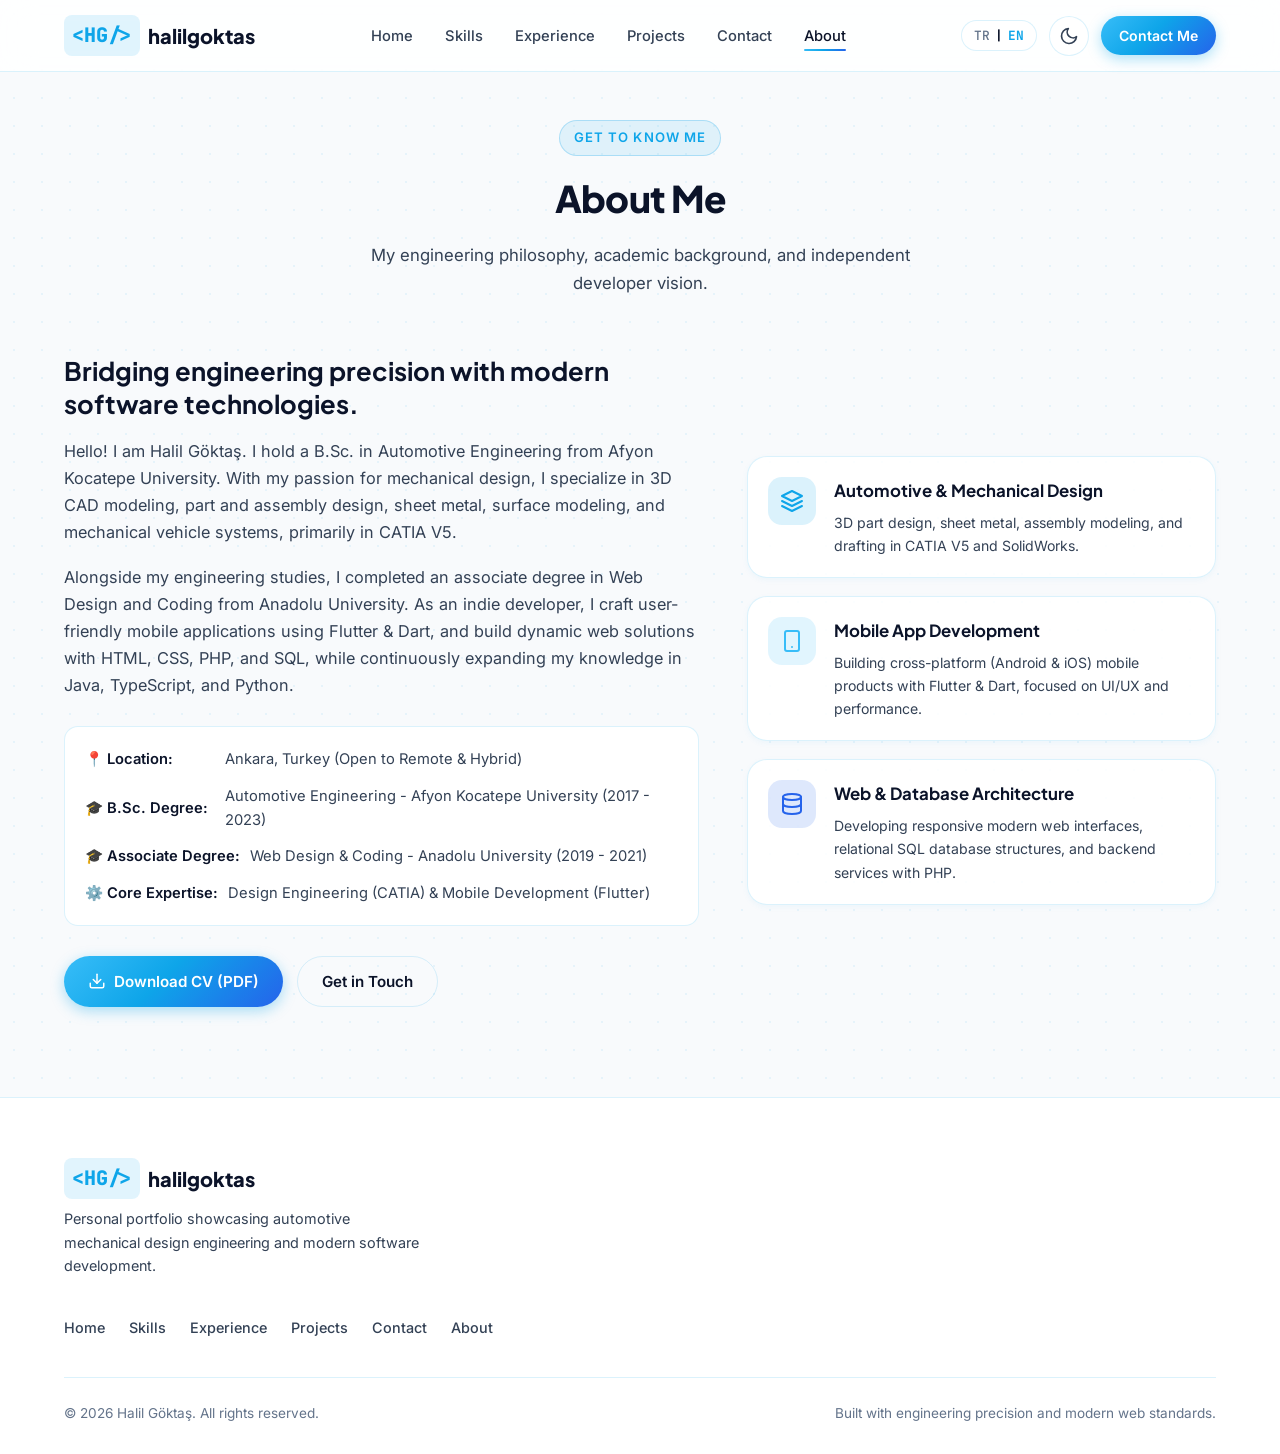
==== about.html @ 4d19e44d "İlk sürüm: Halil Göktaş Kişisel Web Sitesi & Mühendislik Portfolyosu" ====
<!DOCTYPE html>
<html lang="tr" data-theme="dark">
<head>
  <meta charset="UTF-8" />
  <meta name="viewport" content="width=device-width, initial-scale=1.0" />
  <meta name="description" content="Halil Göktaş - Otomotiv Mühendisliği, CATIA V5 tasarım yetkinliği ve web kodlama geçmişi." />
  <title>Hakkımda | Halil Göktaş</title>
  
  <!-- Favicon -->
  <link rel="icon" type="image/svg+xml" href="data:image/svg+xml,<svg xmlns='http://www.w3.org/2000/svg' viewBox='0 0 24 24' fill='%230ea5e9'><path d='M12 2L2 7l10 5 10-5-10-5zM2 17l10 5 10-5M2 12l10 5 10-5'/></svg>" />

  <!-- Google Fonts -->
  <link rel="preconnect" href="https://fonts.googleapis.com" />
  <link rel="preconnect" href="https://fonts.gstatic.com" crossorigin />
  <link href="https://fonts.googleapis.com/css2?family=Inter:wght@300;400;500;600;700&family=Plus+Jakarta+Sans:wght@500;600;700;800&family=JetBrains+Mono:wght@400;500;600&display=swap" rel="stylesheet" />

  <!-- CSS -->
  <link rel="stylesheet" href="style.css" />
</head>
<body>

  <div id="scroll-progress" class="scroll-progress"></div>

  <!-- Toast Bildirimi -->
  <div id="toast" class="toast hidden" role="alert" aria-live="polite">
    <span id="toast-icon">✓</span>
    <span id="toast-message">Bildirim</span>
  </div>

  <!-- Üst Menü -->
  <header class="header">
    <div class="container nav-container">
      <a href="index.html" class="logo">
        <span class="logo-symbol">&lt;HG/&gt;</span>
        <span class="logo-text">halilgoktas</span>
      </a>

      <nav class="nav-menu" id="nav-menu">
        <ul class="nav-list">
          <li><a href="index.html" class="nav-link" data-i18n="nav.home">Ana Sayfa</a></li>
          <li><a href="skills.html" class="nav-link" data-i18n="nav.skills">Yetenekler</a></li>
          <li><a href="experience.html" class="nav-link" data-i18n="nav.experience">Deneyim</a></li>
          <li><a href="projects.html" class="nav-link" data-i18n="nav.projects">Projeler</a></li>
          <li><a href="contact.html" class="nav-link" data-i18n="nav.contact">İletişim</a></li>
          <li><a href="about.html" class="nav-link active" data-i18n="nav.about">Hakkımda</a></li>
        </ul>
      </nav>

      <div class="nav-actions">
        <button id="lang-toggle" class="btn-lang" aria-label="Dili Değiştir / Change Language" title="Türkçe / English">
          <span id="lang-tr-badge" class="lang-active">TR</span>
          <span class="lang-sep">|</span>
          <span id="lang-en-badge" class="lang-inactive">EN</span>
        </button>

        <button id="theme-toggle" class="icon-btn" aria-label="Temayı Değiştir" title="Temayı Değiştir">
          <svg class="sun-icon" xmlns="http://www.w3.org/2000/svg" width="20" height="20" viewBox="0 0 24 24" fill="none" stroke="currentColor" stroke-width="2" stroke-linecap="round" stroke-linejoin="round"><circle cx="12" cy="12" r="5"/><line x1="12" y1="1" x2="12" y2="3"/><line x1="12" y1="21" x2="12" y2="23"/><line x1="4.22" y1="4.22" x2="5.64" y2="5.64"/><line x1="18.36" y1="18.36" x2="19.78" y2="19.78"/><line x1="1" y1="12" x2="3" y2="12"/><line x1="21" y1="12" x2="23" y2="12"/><line x1="4.22" y1="19.78" x2="5.64" y2="18.36"/><line x1="18.36" y1="5.64" x2="19.78" y2="4.22"/></svg>
          <svg class="moon-icon" xmlns="http://www.w3.org/2000/svg" width="20" height="20" viewBox="0 0 24 24" fill="none" stroke="currentColor" stroke-width="2" stroke-linecap="round" stroke-linejoin="round"><path d="M21 12.79A9 9 0 1 1 11.21 3 7 7 0 0 0 21 12.79z"/></svg>
        </button>

        <a href="contact.html" class="btn btn-primary btn-sm hide-mobile" data-i18n="nav.contactBtn">İletişime Geç</a>

        <button id="mobile-toggle" class="icon-btn mobile-toggle" aria-label="Menüyü Aç/Kapat">
          <svg class="menu-open-icon" xmlns="http://www.w3.org/2000/svg" width="22" height="22" viewBox="0 0 24 24" fill="none" stroke="currentColor" stroke-width="2" stroke-linecap="round" stroke-linejoin="round"><line x1="3" y1="12" x2="21" y2="12"/><line x1="3" y1="6" x2="21" y2="6"/><line x1="3" y1="18" x2="21" y2="18"/></svg>
          <svg class="menu-close-icon" xmlns="http://www.w3.org/2000/svg" width="22" height="22" viewBox="0 0 24 24" fill="none" stroke="currentColor" stroke-width="2" stroke-linecap="round" stroke-linejoin="round"><line x1="18" y1="6" x2="6" y2="18"/><line x1="6" y1="6" x2="18" y2="18"/></svg>
        </button>
      </div>
    </div>
  </header>

  <main class="page-section">
    <div class="container">
      
      <!-- Başlık Bölümü -->
      <div class="section-header text-center">
        <span class="section-badge" data-i18n="about.badge">Beni Tanıyın</span>
        <h1 class="section-title" data-i18n="about.title">Hakkımda</h1>
        <p class="section-subtitle" data-i18n="about.subtitle">
          Mühendislik felsefem, akademik geçmişim ve bağımsız geliştirici vizyonum.
        </p>
      </div>

      <!-- Hakkımda İçerik Izgarası -->
      <div class="about-grid">
        <!-- Sol Kolon: Biyografi & Bilgi Listesi -->
        <div class="about-text-col">
          <h2 class="about-heading" data-i18n="about.heading">
            Mühendislik hassasiyetini modern yazılım dünyasıyla birleştiriyorum.
          </h2>

          <p class="about-paragraph" data-i18n="about.p1">
            Merhaba! Ben Halil Göktaş. Afyon Kocatepe Üniversitesi Otomotiv Mühendisliği lisans programından mezunum. Tasarım mühendisliğine duyduğum tutkuyla özellikle CATIA V5 başta olmak üzere 3D parça ve montaj tasarımı, sac metal modelleme, yüzey işleme ve mekanik taşıt sistemlerinde yetkinlik kazandım.
          </p>

          <p class="about-paragraph" data-i18n="about.p2">
            Mühendislik disiplinime paralel olarak Anadolu Üniversitesi Web Tasarım ve Kodlama bölümünü bitirdim. Bağımsız bir geliştirici (Indie Developer) olarak Flutter & Dart ile kullanıcı deneyimi yüksek mobil uygulamalar üretiyor; HTML, CSS, PHP ve SQL ile dinamik web çözümleri geliştiriyorum. Ayrıca Java, TypeScript ve Python teknolojileriyle kendimi sürekli güncelliyorum.
          </p>

          <!-- Özet Bilgi Tablosu -->
          <div class="about-info-list">
            <div class="info-item">
              <span class="info-label" data-i18n="about.locLabel">📍 Konum:</span>
              <span class="info-value" data-i18n="about.locVal">Ankara, Türkiye (Uzaktan & Hibrit Çalışmaya Açık)</span>
            </div>
            <div class="info-item">
              <span class="info-label" data-i18n="about.deg1Label">🎓 Lisans:</span>
              <span class="info-value" data-i18n="about.deg1Val">Otomotiv Mühendisliği - Afyon Kocatepe Üniversitesi (2017 - 2023)</span>
            </div>
            <div class="info-item">
              <span class="info-label" data-i18n="about.deg2Label">🎓 Ön Lisans:</span>
              <span class="info-value" data-i18n="about.deg2Val">Web Tasarım ve Kodlama - Anadolu Üniversitesi (2019 - 2021)</span>
            </div>
            <div class="info-item">
              <span class="info-label" data-i18n="about.expLabel">⚙️ Uzmanlık:</span>
              <span class="info-value" data-i18n="about.expVal">Tasarım Mühendisliği (CATIA) & Mobil Geliştirme (Flutter)</span>
            </div>
          </div>

          <!-- CV İndirme Eylemi -->
          <div style="margin-top: 30px; display: flex; gap: 14px; flex-wrap: wrap;">
            <a id="download-cv-btn" href="Halil_Goktas_CV_TR.pdf" download="Halil_Goktas_CV_TR.pdf" class="btn btn-primary" title="CV İndir (PDF)">
              <svg xmlns="http://www.w3.org/2000/svg" width="18" height="18" viewBox="0 0 24 24" fill="none" stroke="currentColor" stroke-width="2" stroke-linecap="round" stroke-linejoin="round"><path d="M21 15v4a2 2 0 0 1-2 2H5a2 2 0 0 1-2-2v-4"/><polyline points="7 10 12 15 17 10"/><line x1="12" y1="15" x2="12" y2="3"/></svg>
              <span data-i18n="hero.cvBtn">CV İndir (PDF)</span>
            </a>
            <a href="contact.html" class="btn btn-outline">
              <span data-i18n="hero.contactBtn">İletişime Geç</span>
            </a>
          </div>
        </div>

        <!-- Sağ Kolon: Öne Çıkan Özellik Kartları -->
        <div class="about-cards-col">
          <div class="feature-card glass-card">
            <div class="feature-icon-wrapper accent-indigo">
              <svg xmlns="http://www.w3.org/2000/svg" width="24" height="24" viewBox="0 0 24 24" fill="none" stroke="currentColor" stroke-width="2" stroke-linecap="round" stroke-linejoin="round"><polygon points="12 2 2 7 12 12 22 7 12 2"/><polyline points="2 17 12 22 22 17"/><polyline points="2 12 12 17 22 12"/></svg>
            </div>
            <div>
              <h3 class="feature-title" data-i18n="about.card1Title">Otomotiv & Tasarım Mühendisliği</h3>
              <p class="feature-text" data-i18n="about.card1Desc">
                CATIA V5 ile parça, montaj ve sac metal modelleme; SolidWorks ile mekanik çizim deneyimi.
              </p>
            </div>
          </div>

          <div class="feature-card glass-card">
            <div class="feature-icon-wrapper accent-cyan">
              <svg xmlns="http://www.w3.org/2000/svg" width="24" height="24" viewBox="0 0 24 24" fill="none" stroke="currentColor" stroke-width="2" stroke-linecap="round" stroke-linejoin="round"><rect width="14" height="20" x="5" y="2" rx="2" ry="2"/><path d="M12 18h.01"/></svg>
            </div>
            <div>
              <h3 class="feature-title" data-i18n="about.card2Title">Mobil Uygulama Geliştirme</h3>
              <p class="feature-text" data-i18n="about.card2Desc">
                Flutter & Dart ile Android ve iOS için modern, akıcı ve yüksek performanslı mobil ürünler.
              </p>
            </div>
          </div>

          <div class="feature-card glass-card">
            <div class="feature-icon-wrapper accent-violet">
              <svg xmlns="http://www.w3.org/2000/svg" width="24" height="24" viewBox="0 0 24 24" fill="none" stroke="currentColor" stroke-width="2" stroke-linecap="round" stroke-linejoin="round"><ellipse cx="12" cy="5" rx="9" ry="3"/><path d="M3 5V19A9 3 0 0 0 21 19V5"/><path d="M3 12A9 3 0 0 0 21 12"/></svg>
            </div>
            <div>
              <h3 class="feature-title" data-i18n="about.card3Title">Web & Veritabanı Mimarisi</h3>
              <p class="feature-text" data-i18n="about.card3Desc">
                HTML5, modern CSS3, PHP ve SQL ile dinamik web sayfaları, veri yönetimi ve entegrasyon.
              </p>
            </div>
          </div>
        </div>
      </div>

    </div>
  </main>

  <!-- Alt Bilgi -->
  <footer class="footer">
    <div class="container footer-container">
      <div class="footer-brand">
        <a href="index.html" class="logo">
          <span class="logo-symbol">&lt;HG/&gt;</span>
          <span class="logo-text">halilgoktas</span>
        </a>
        <p class="footer-desc" data-i18n="footer.desc">
          Otomotiv mekanik tasarım mühendisliği ve modern yazılım çözümleri kişisel vitrini.
        </p>
      </div>

      <ul class="footer-nav">
        <li><a href="index.html" data-i18n="nav.home">Ana Sayfa</a></li>
        <li><a href="skills.html" data-i18n="nav.skills">Yetenekler</a></li>
        <li><a href="experience.html" data-i18n="nav.experience">Deneyim</a></li>
        <li><a href="projects.html" data-i18n="nav.projects">Projeler</a></li>
        <li><a href="contact.html" data-i18n="nav.contact">İletişim</a></li>
        <li><a href="about.html" data-i18n="nav.about">Hakkımda</a></li>
      </ul>

      <div class="footer-bottom">
        <p class="copyright">
          &copy; <span id="current-year">2026</span> <span data-i18n="footer.copyright">Halil Göktaş. Tüm hakları saklıdır.</span>
        </p>
        <p class="credits" data-i18n="footer.credits">
          Mühendislik disiplini ve modern web standartları ile geliştirildi.
        </p>
      </div>
    </div>
  </footer>

  <button id="back-to-top" class="back-to-top" aria-label="Yukarı Çık" title="Yukarı Çık">
    <svg xmlns="http://www.w3.org/2000/svg" width="20" height="20" viewBox="0 0 24 24" fill="none" stroke="currentColor" stroke-width="2" stroke-linecap="round" stroke-linejoin="round"><line x1="12" y1="19" x2="12" y2="5"/><polyline points="5 12 12 5 19 12"/></svg>
  </button>

  <script src="main.js"></script>
</body>
</html>
---- style.css ----
/* ==========================================================================
   KİŞİSEL WEB SİTESİ - MODERN STİL DOSYASI (style.css)
   Modern Tasarım, Koyu/Açık Tema, Glassmorphism, Responsive Düzen
   ========================================================================== */

/* 1. CSS Değişkenleri & Temalar */
:root {
  /* Font Aileleri */
  --font-main: 'Inter', -apple-system, BlinkMacSystemFont, 'Segoe UI', Roboto, sans-serif;
  --font-heading: 'Plus Jakarta Sans', var(--font-main);
  --font-mono: 'JetBrains Mono', monospace;

  /* CAD & Hassas Mühendislik Vurgu Renkleri (Electric Cyan & Cobalt Blue) */
  --color-primary: #0ea5e9;
  --color-primary-hover: #0284c7;
  --color-primary-rgb: 14, 165, 233;
  --color-secondary: #2563eb;
  --color-secondary-rgb: 37, 99, 235;
  --color-cyan: #38bdf8;
  --color-emerald: #10b981;
  --gradient-accent: linear-gradient(135deg, #38bdf8 0%, #0ea5e9 45%, #2563eb 100%);
  --gradient-card: linear-gradient(180deg, rgba(56, 189, 248, 0.05) 0%, rgba(15, 23, 42, 0.02) 100%);

  /* Boyutlar & Yumuşak Modern Köşeler */
  --header-height: 72px;
  --container-max-width: 1200px;
  --radius-sm: 8px;
  --radius-md: 14px;
  --radius-lg: 20px;
  --radius-full: 9999px;
  --transition-fast: 0.2s ease;
  --transition-normal: 0.3s ease;
}

/* Koyu Tema - CAD Blueprint Slate (Varsayılan) */
[data-theme="dark"] {
  --bg-body: #080d1a;
  --bg-surface: #0f172a;
  --bg-surface-alt: #131f37;
  --bg-card: rgba(15, 23, 42, 0.78);
  --bg-card-hover: rgba(19, 31, 55, 0.92);
  --bg-glass: rgba(8, 13, 26, 0.82);
  --border-color: rgba(56, 189, 248, 0.12);
  --border-highlight: rgba(56, 189, 248, 0.38);

  --text-primary: #f8fafc;
  --text-secondary: #94a3b8;
  --text-muted: #64748b;

  --shadow-sm: 0 2px 8px rgba(0, 0, 0, 0.35);
  --shadow-md: 0 10px 30px -10px rgba(0, 0, 0, 0.55), 0 0 15px rgba(14, 165, 233, 0.05);
  --shadow-lg: 0 20px 40px -15px rgba(0, 0, 0, 0.75), 0 0 25px rgba(14, 165, 233, 0.08);
  --shadow-glow: 0 0 25px rgba(14, 165, 233, 0.3);
}

/* Açık Tema - Precision Drafting Paper */
[data-theme="light"] {
  --bg-body: #f8fafc;
  --bg-surface: #ffffff;
  --bg-surface-alt: #f0f6fc;
  --bg-card: rgba(255, 255, 255, 0.88);
  --bg-card-hover: rgba(255, 255, 255, 0.98);
  --bg-glass: rgba(255, 255, 255, 0.85);
  --border-color: rgba(14, 165, 233, 0.15);
  --border-highlight: rgba(2, 132, 199, 0.35);

  --text-primary: #0b1329;
  --text-secondary: #334155;
  --text-muted: #64748b;

  --shadow-sm: 0 2px 6px rgba(14, 165, 233, 0.05);
  --shadow-md: 0 10px 25px -8px rgba(14, 165, 233, 0.08);
  --shadow-lg: 0 20px 35px -10px rgba(14, 165, 233, 0.12);
  --shadow-glow: 0 0 20px rgba(14, 165, 233, 0.18);
}

/* 2. Temel Sıfırlama & Tipografi */
*, *::before, *::after {
  box-sizing: border-box;
  margin: 0;
  padding: 0;
}

html {
  scroll-behavior: smooth;
  scroll-padding-top: calc(var(--header-height) + 20px);
}

body {
  font-family: var(--font-main);
  background-color: var(--bg-body);
  /* CAD Blueprint Izgarası (Teknik ve Zarif) */
  background-image: radial-gradient(rgba(56, 189, 248, 0.07) 1px, transparent 1px);
  background-size: 28px 28px;
  color: var(--text-primary);
  line-height: 1.65;
  transition: background-color var(--transition-normal), color var(--transition-normal);
  overflow-x: hidden;
  -webkit-font-smoothing: antialiased;
}

[data-theme="light"] body {
  background-image: radial-gradient(rgba(14, 165, 233, 0.08) 1px, transparent 1px);
}

/* 2.1. İnce Üst İlerleme / Geçiş Çubuğu */
.scroll-progress {
  position: fixed;
  top: 0;
  left: 0;
  height: 3px;
  width: 0%;
  background: var(--gradient-accent);
  z-index: 10000;
  pointer-events: none;
  box-shadow: 0 0 10px rgba(14, 165, 233, 0.5);
}

/* 2.2. Sayfalar Arası İpeksi & Pürüzsüz Geçiş (Page Transitions) */
@view-transition {
  navigation: auto;
}

main {
  animation: pageFadeSlideIn 0.55s cubic-bezier(0.22, 1, 0.36, 1) both;
  will-change: opacity, transform, filter;
}

@keyframes pageFadeSlideIn {
  0% {
    opacity: 0;
    transform: translateY(14px);
    filter: blur(4px);
  }
  100% {
    opacity: 1;
    transform: translateY(0);
    filter: blur(0);
  }
}

body.page-is-leaving main {
  opacity: 0;
  transform: translateY(-8px);
  filter: blur(2px);
  transition: opacity 0.28s cubic-bezier(0.4, 0, 0.2, 1),
              transform 0.28s cubic-bezier(0.4, 0, 0.2, 1),
              filter 0.28s cubic-bezier(0.4, 0, 0.2, 1);
}

@media (prefers-reduced-motion: reduce) {
  main {
    animation: none !important;
    transform: none !important;
    filter: none !important;
  }
  body.page-is-leaving main {
    opacity: 1 !important;
    transform: none !important;
    filter: none !important;
    transition: none !important;
  }
}

a {
  color: inherit;
  text-decoration: none;
  transition: color var(--transition-fast);
}

ul {
  list-style: none;
}

img, svg {
  display: block;
  max-width: 100%;
}

button, input, textarea {
  font-family: inherit;
  color: inherit;
  border: none;
  outline: none;
}

/* 3. Kapsayıcı & Yardımcı Sınıflar */
.container {
  width: 100%;
  max-width: var(--container-max-width);
  margin: 0 auto;
  padding: 0 24px;
}

.section {
  padding: 100px 0;
  position: relative;
}

.section-alt {
  background-color: var(--bg-surface-alt);
}

.section-header {
  margin-bottom: 56px;
}

.text-center {
  text-align: center;
}

.section-badge {
  display: inline-block;
  font-size: 0.82rem;
  font-weight: 600;
  letter-spacing: 0.08em;
  text-transform: uppercase;
  color: var(--color-primary);
  background: rgba(var(--color-primary-rgb), 0.1);
  padding: 6px 14px;
  border-radius: var(--radius-full);
  margin-bottom: 12px;
  border: 1px solid rgba(var(--color-primary-rgb), 0.25);
}

.section-title {
  font-family: var(--font-heading);
  font-size: 2.3rem;
  font-weight: 800;
  letter-spacing: -0.02em;
  margin-bottom: 14px;
}

.section-subtitle {
  font-size: 1.05rem;
  color: var(--text-secondary);
  max-width: 600px;
  margin: 0 auto;
}

.gradient-text {
  background: var(--gradient-accent);
  -webkit-background-clip: text;
  -webkit-text-fill-color: transparent;
  display: inline-block;
}

.text-accent {
  color: var(--color-primary);
}

/* Glassmorphism Kart */
.glass-card {
  background: var(--bg-card);
  backdrop-filter: blur(14px);
  -webkit-backdrop-filter: blur(14px);
  border: 1px solid var(--border-color);
  border-radius: var(--radius-lg);
  box-shadow: var(--shadow-sm);
  transition: transform var(--transition-normal), box-shadow var(--transition-normal), border-color var(--transition-normal);
}

.glass-card:hover {
  border-color: var(--border-highlight);
  box-shadow: var(--shadow-md);
}

/* Butonlar */
.btn {
  display: inline-flex;
  align-items: center;
  justify-content: center;
  gap: 8px;
  padding: 12px 24px;
  font-size: 0.95rem;
  font-weight: 600;
  border-radius: var(--radius-full);
  cursor: pointer;
  transition: all var(--transition-fast);
  text-decoration: none;
}

.btn-sm {
  padding: 8px 18px;
  font-size: 0.88rem;
}

.btn-primary {
  background: var(--gradient-accent);
  color: #ffffff;
  box-shadow: 0 4px 14px rgba(var(--color-primary-rgb), 0.35);
}

.btn-primary:hover {
  transform: translateY(-2px);
  box-shadow: 0 6px 20px rgba(var(--color-primary-rgb), 0.5);
}

.btn-outline {
  background: transparent;
  color: var(--text-primary);
  border: 1px solid var(--border-color);
}

.btn-outline:hover {
  background: rgba(var(--color-primary-rgb), 0.08);
  border-color: var(--color-primary);
  color: var(--color-primary);
  transform: translateY(-2px);
}

.btn-ghost {
  background: transparent;
  color: var(--text-secondary);
}

.btn-ghost:hover {
  color: var(--text-primary);
  background: rgba(255, 255, 255, 0.05);
}

.btn-block {
  width: 100%;
}

.icon-btn {
  background: var(--bg-surface);
  color: var(--text-secondary);
  border: 1px solid var(--border-color);
  width: 40px;
  height: 40px;
  border-radius: var(--radius-full);
  display: flex;
  align-items: center;
  justify-content: center;
  cursor: pointer;
  transition: all var(--transition-fast);
}

.icon-btn:hover {
  color: var(--text-primary);
  border-color: var(--border-highlight);
  transform: scale(1.05);
}

/* Etiket Rozetleri (Tags) */
.tag {
  display: inline-block;
  font-size: 0.76rem;
  font-weight: 500;
  font-family: var(--font-mono);
  padding: 4px 10px;
  border-radius: var(--radius-full);
  background: rgba(var(--color-primary-rgb), 0.1);
  color: var(--color-primary);
  border: 1px solid rgba(var(--color-primary-rgb), 0.25);
}

/* İlerleme Çubuğu (Scroll Progress) */
.scroll-progress {
  position: fixed;
  top: 0;
  left: 0;
  height: 3px;
  width: 0%;
  background: var(--gradient-accent);
  z-index: 1001;
  transition: width 0.1s ease-out;
}

/* 4. Header & Navigasyon */
.header {
  position: fixed;
  top: 0;
  left: 0;
  width: 100%;
  height: var(--header-height);
  background: var(--bg-glass);
  backdrop-filter: blur(16px);
  -webkit-backdrop-filter: blur(16px);
  border-bottom: 1px solid var(--border-color);
  z-index: 1000;
  transition: background-color var(--transition-normal);
}

.nav-container {
  display: flex;
  align-items: center;
  justify-content: space-between;
  height: 100%;
}

.logo {
  display: flex;
  align-items: center;
  gap: 8px;
  font-family: var(--font-heading);
  font-weight: 800;
  font-size: 1.25rem;
}

.logo-symbol {
  color: var(--color-primary);
  font-family: var(--font-mono);
  background: rgba(var(--color-primary-rgb), 0.12);
  padding: 4px 8px;
  border-radius: var(--radius-sm);
}

.nav-menu {
  display: flex;
  align-items: center;
}

.nav-list {
  display: flex;
  align-items: center;
  gap: 32px;
}

.nav-link {
  font-size: 0.92rem;
  font-weight: 500;
  color: var(--text-secondary);
  position: relative;
  padding: 6px 0;
}

.nav-link:hover, .nav-link.active {
  color: var(--text-primary);
}

.nav-link.active::after {
  content: '';
  position: absolute;
  bottom: 0;
  left: 0;
  width: 100%;
  height: 2px;
  background: var(--gradient-accent);
  border-radius: var(--radius-full);
}

.nav-actions {
  display: flex;
  align-items: center;
  gap: 12px;
}

/* Dil Değiştirici Buton (TR / EN) */
.btn-lang {
  background: var(--bg-surface);
  color: var(--text-primary);
  border: 1px solid var(--border-color);
  padding: 6px 12px;
  font-size: 0.8rem;
  font-weight: 700;
  font-family: var(--font-mono);
  border-radius: var(--radius-full);
  display: inline-flex;
  align-items: center;
  gap: 5px;
  cursor: pointer;
  transition: all var(--transition-fast);
}

.btn-lang:hover {
  border-color: var(--color-primary);
  color: var(--color-primary);
  transform: translateY(-1px);
}

.btn-lang .lang-active {
  color: var(--color-primary);
}

.btn-lang .lang-inactive {
  color: var(--text-muted);
  font-weight: 500;
}

/* Yakında Eklenecek Projeler Vitrini */
.coming-soon-banner {
  grid-column: 1 / -1;
  text-align: center;
  padding: 42px 24px;
  border-radius: var(--radius-lg);
  border: 1px dashed var(--border-highlight);
  background: rgba(var(--color-primary-rgb), 0.04);
  margin-bottom: 30px;
}

.coming-soon-icon {
  font-size: 2.2rem;
  margin-bottom: 12px;
  display: inline-block;
}

.coming-soon-title {
  font-family: var(--font-heading);
  font-size: 1.35rem;
  font-weight: 700;
  margin-bottom: 8px;
}

.coming-soon-desc {
  font-size: 0.95rem;
  color: var(--text-secondary);
  max-width: 600px;
  margin: 0 auto;
  line-height: 1.6;
}

.mobile-toggle {
  display: none;
}

/* Tema İkonları Görünürlüğü */
[data-theme="dark"] .sun-icon { display: block; }
[data-theme="dark"] .moon-icon { display: none; }
[data-theme="light"] .sun-icon { display: none; }
[data-theme="light"] .moon-icon { display: block; }

.menu-close-icon { display: none; }

/* 5. Hero Bölümü */
.hero-section {
  position: relative;
  min-height: calc(100vh - var(--header-height));
  margin-top: var(--header-height);
  display: flex;
  align-items: center;
  padding: 60px 0 80px;
  overflow: hidden;
}

.hero-background-glow {
  position: absolute;
  top: -10%;
  left: 50%;
  transform: translateX(-50%);
  width: 720px;
  height: 500px;
  background: radial-gradient(circle, rgba(14, 165, 233, 0.22) 0%, rgba(37, 99, 235, 0.12) 42%, transparent 70%);
  filter: blur(90px);
  pointer-events: none;
  z-index: 0;
}

.hero-container {
  display: grid;
  grid-template-columns: 1.15fr 0.85fr;
  align-items: center;
  gap: 50px;
  position: relative;
  z-index: 1;
}

.badge-pill {
  display: inline-flex;
  align-items: center;
  gap: 8px;
  background: rgba(16, 185, 129, 0.1);
  border: 1px solid rgba(16, 185, 129, 0.25);
  color: var(--color-emerald);
  font-size: 0.82rem;
  font-weight: 600;
  padding: 6px 14px;
  border-radius: var(--radius-full);
  margin-bottom: 24px;
}

.status-dot {
  width: 8px;
  height: 8px;
  border-radius: 50%;
  background-color: var(--color-emerald);
  box-shadow: 0 0 8px var(--color-emerald);
  animation: pulse-dot 2s infinite;
}

@keyframes pulse-dot {
  0% { transform: scale(0.95); box-shadow: 0 0 0 0 rgba(16, 185, 129, 0.7); }
  70% { transform: scale(1); box-shadow: 0 0 0 8px rgba(16, 185, 129, 0); }
  100% { transform: scale(0.95); box-shadow: 0 0 0 0 rgba(16, 185, 129, 0); }
}

.hero-title {
  font-family: var(--font-heading);
  font-size: 3.4rem;
  font-weight: 800;
  line-height: 1.15;
  letter-spacing: -0.03em;
  margin-bottom: 16px;
}

.hero-typewriter-wrapper {
  font-size: 1.35rem;
  font-weight: 600;
  color: var(--text-secondary);
  margin-bottom: 20px;
  display: flex;
  align-items: center;
  gap: 8px;
  min-height: 38px;
}

.typewriter-text {
  color: var(--color-primary);
  font-weight: 700;
}

.typewriter-cursor {
  animation: blink 0.9s infinite;
  color: var(--color-primary);
  font-weight: 300;
}

@keyframes blink {
  0%, 100% { opacity: 1; }
  50% { opacity: 0; }
}

.hero-description {
  font-size: 1.1rem;
  color: var(--text-secondary);
  margin-bottom: 32px;
  max-width: 540px;
}

.hero-cta-group {
  display: flex;
  flex-wrap: wrap;
  align-items: center;
  gap: 14px;
  margin-bottom: 36px;
}

.social-links-row {
  display: flex;
  align-items: center;
  gap: 14px;
}

.social-label {
  font-size: 0.88rem;
  color: var(--text-muted);
  font-weight: 500;
}

.social-icon {
  width: 38px;
  height: 38px;
  border-radius: var(--radius-full);
  display: flex;
  align-items: center;
  justify-content: center;
  background: var(--bg-surface);
  border: 1px solid var(--border-color);
  color: var(--text-secondary);
  transition: all var(--transition-fast);
}

.social-icon:hover {
  color: var(--color-primary);
  border-color: var(--border-highlight);
  transform: translateY(-3px);
}

/* Hero Kartı */
.profile-card {
  padding: 24px;
  position: relative;
  background: var(--bg-card);
  border: 1px solid var(--border-color);
  overflow: hidden;
}

.profile-card-header {
  display: flex;
  align-items: center;
  justify-content: space-between;
  padding-bottom: 16px;
  margin-bottom: 20px;
  border-bottom: 1px solid var(--border-color);
}

.window-dots {
  display: flex;
  gap: 6px;
}

.dot {
  width: 10px;
  height: 10px;
  border-radius: 50%;
}
.dot.red { background-color: #ef4444; }
.dot.yellow { background-color: #f59e0b; }
.dot.green { background-color: #10b981; }

.terminal-title {
  font-family: var(--font-mono);
  font-size: 0.78rem;
  color: var(--text-muted);
}

.profile-avatar-wrapper {
  position: relative;
  display: flex;
  justify-content: center;
  margin-bottom: 24px;
}

.avatar-circle {
  width: 130px;
  height: 130px;
  border-radius: 50%;
  padding: 4px;
  background: var(--gradient-accent);
  box-shadow: var(--shadow-glow);
}

.avatar-svg {
  width: 100%;
  height: 100%;
  border-radius: 50%;
}

.floating-badge {
  position: absolute;
  padding: 6px 14px;
  border-radius: var(--radius-full);
  font-size: 0.8rem;
  font-weight: 600;
  background: var(--bg-surface);
  border: 1px solid var(--border-color);
  box-shadow: var(--shadow-md);
  animation: float 3s ease-in-out infinite;
}

.badge-code {
  top: 10px;
  left: 0;
  animation-delay: 0s;
}

.badge-tech {
  bottom: 0px;
  right: 0;
  animation-delay: 1.5s;
}

@keyframes float {
  0%, 100% { transform: translateY(0); }
  50% { transform: translateY(-8px); }
}

.profile-code-snippet {
  background: var(--bg-surface);
  border: 1px solid var(--border-color);
  border-radius: var(--radius-md);
  padding: 14px 18px;
  margin-bottom: 18px;
  font-family: var(--font-mono);
  font-size: 0.82rem;
  line-height: 1.5;
}

.code-kw { color: #f43f5e; }
.code-str { color: #10b981; }
.code-bool { color: #06b6d4; }

.profile-stats-row {
  display: grid;
  grid-template-columns: 1fr auto 1fr auto 1fr;
  align-items: center;
  text-align: center;
  padding-top: 14px;
  border-top: 1px solid var(--border-color);
}

.stat-item {
  display: flex;
  flex-direction: column;
}

.stat-number {
  font-family: var(--font-heading);
  font-size: 1.3rem;
  font-weight: 800;
  color: var(--color-primary);
}

.stat-desc {
  font-size: 0.72rem;
  color: var(--text-muted);
  margin-top: 2px;
}

.stat-divider {
  width: 1px;
  height: 28px;
  background-color: var(--border-color);
}

/* 6. Hakkımda Bölümü */
.about-grid {
  display: grid;
  grid-template-columns: 1.15fr 0.85fr;
  gap: 48px;
  align-items: center;
}

.about-heading {
  font-family: var(--font-heading);
  font-size: 1.6rem;
  font-weight: 700;
  line-height: 1.3;
  margin-bottom: 18px;
}

.about-paragraph {
  font-size: 1.02rem;
  color: var(--text-secondary);
  margin-bottom: 18px;
}

.about-info-list {
  display: grid;
  grid-template-columns: 1fr;
  gap: 12px;
  margin-top: 28px;
  padding: 20px;
  background: var(--bg-surface);
  border: 1px solid var(--border-color);
  border-radius: var(--radius-md);
}

.info-item {
  display: flex;
  align-items: center;
  gap: 10px;
  font-size: 0.92rem;
}

.info-label {
  font-weight: 600;
  color: var(--text-primary);
  min-width: 130px;
}

.info-value {
  color: var(--text-secondary);
}

.about-cards-col {
  display: flex;
  flex-direction: column;
  gap: 18px;
}

.feature-card {
  padding: 20px;
  display: flex;
  gap: 18px;
  align-items: flex-start;
}

.feature-icon-wrapper {
  width: 48px;
  height: 48px;
  border-radius: var(--radius-md);
  display: flex;
  align-items: center;
  justify-content: center;
  flex-shrink: 0;
}

.accent-indigo { background: rgba(var(--color-primary-rgb), 0.15); color: var(--color-primary); }
.accent-cyan { background: rgba(56, 189, 248, 0.15); color: var(--color-cyan); }
.accent-violet { background: rgba(var(--color-secondary-rgb), 0.15); color: var(--color-secondary); }

.feature-title {
  font-family: var(--font-heading);
  font-size: 1.05rem;
  font-weight: 700;
  margin-bottom: 6px;
}

.feature-text {
  font-size: 0.88rem;
  color: var(--text-secondary);
}

/* 7. Yetenekler & Filtreleme */
.filter-tabs {
  display: flex;
  justify-content: center;
  flex-wrap: wrap;
  gap: 10px;
  margin-bottom: 40px;
}

.filter-tab {
  padding: 8px 20px;
  border-radius: var(--radius-full);
  font-size: 0.88rem;
  font-weight: 600;
  background: var(--bg-surface);
  border: 1px solid var(--border-color);
  color: var(--text-secondary);
  cursor: pointer;
  transition: all var(--transition-fast);
}

.filter-tab:hover {
  color: var(--text-primary);
  border-color: var(--border-highlight);
}

.filter-tab.active {
  background: var(--gradient-accent);
  color: #ffffff;
  border-color: transparent;
  box-shadow: 0 4px 14px rgba(var(--color-primary-rgb), 0.35);
}

.skills-grid {
  display: grid;
  grid-template-columns: repeat(auto-fill, minmax(260px, 1fr));
  gap: 24px;
}

.skill-card {
  padding: 22px;
  display: flex;
  flex-direction: column;
}

.skill-header {
  display: flex;
  align-items: center;
  justify-content: space-between;
  margin-bottom: 14px;
}

.skill-icon {
  font-size: 1.6rem;
}

.skill-badge {
  font-size: 0.72rem;
  font-weight: 600;
  padding: 3px 8px;
  border-radius: var(--radius-full);
  background: rgba(var(--color-primary-rgb), 0.12);
  color: var(--color-primary);
}

.skill-name {
  font-family: var(--font-heading);
  font-size: 1.05rem;
  font-weight: 700;
  margin-bottom: 8px;
}

.skill-desc {
  font-size: 0.84rem;
  color: var(--text-secondary);
  margin-bottom: 16px;
  flex-grow: 1;
}

.skill-meter {
  width: 100%;
  height: 6px;
  background: rgba(255, 255, 255, 0.08);
  border-radius: var(--radius-full);
  overflow: hidden;
}

[data-theme="light"] .skill-meter {
  background: rgba(0, 0, 0, 0.08);
}

.skill-meter-fill {
  height: 100%;
  background: var(--gradient-accent);
  border-radius: var(--radius-full);
  transition: width 1s ease-in-out;
}

/* 8. Deneyim Zaman Çizelgesi */
.timeline-container {
  max-width: 840px;
  margin: 0 auto;
  position: relative;
  padding-left: 36px;
}

.timeline-container::before {
  content: '';
  position: absolute;
  top: 0;
  bottom: 0;
  left: 12px;
  width: 2px;
  background: linear-gradient(180deg, var(--color-primary) 0%, rgba(var(--color-primary-rgb), 0.1) 100%);
}

.timeline-item {
  position: relative;
  margin-bottom: 36px;
}

.timeline-item:last-child {
  margin-bottom: 0;
}

.timeline-dot {
  position: absolute;
  left: -30px;
  top: 24px;
  width: 14px;
  height: 14px;
  border-radius: 50%;
  background: var(--color-primary);
  border: 3px solid var(--bg-body);
  box-shadow: 0 0 10px var(--color-primary);
}

.timeline-content {
  padding: 26px;
}

.timeline-header {
  display: flex;
  justify-content: space-between;
  align-items: flex-start;
  flex-wrap: wrap;
  gap: 10px;
  margin-bottom: 14px;
}

.timeline-role {
  font-family: var(--font-heading);
  font-size: 1.18rem;
  font-weight: 700;
}

.timeline-company {
  font-size: 0.92rem;
  color: var(--color-primary);
  font-weight: 500;
  display: block;
  margin-top: 2px;
}

.timeline-date {
  font-size: 0.82rem;
  font-family: var(--font-mono);
  background: var(--bg-surface);
  border: 1px solid var(--border-color);
  padding: 4px 12px;
  border-radius: var(--radius-full);
  color: var(--text-secondary);
}

.timeline-desc {
  font-size: 0.94rem;
  color: var(--text-secondary);
  margin-bottom: 16px;
  line-height: 1.6;
}

.timeline-tags {
  display: flex;
  flex-wrap: wrap;
  gap: 8px;
}

/* 9. Projeler Bölümü */
.projects-grid {
  display: grid;
  grid-template-columns: repeat(auto-fill, minmax(340px, 1fr));
  gap: 30px;
}

.project-card {
  display: flex;
  flex-direction: column;
  overflow: hidden;
  border-radius: var(--radius-lg);
}

.project-media {
  position: relative;
  height: 210px;
  overflow: hidden;
}

.project-mockup {
  width: 100%;
  height: 100%;
  display: flex;
  align-items: center;
  justify-content: center;
  padding: 20px;
  transition: transform var(--transition-normal);
}

.project-card:hover .project-mockup {
  transform: scale(1.04);
}

.mockup-gradient-1 { background: linear-gradient(135deg, #0369a1 0%, #0c4a6e 60%, #082f49 100%); }
.mockup-gradient-2 { background: linear-gradient(135deg, #0e7490 0%, #155e75 60%, #164e63 100%); }
.mockup-gradient-3 { background: linear-gradient(135deg, #1d4ed8 0%, #1e40af 60%, #172554 100%); }
.mockup-gradient-4 { background: linear-gradient(135deg, #0284c7 0%, #0369a1 60%, #075985 100%); }

.mockup-screen {
  width: 90%;
  height: 90%;
  background: rgba(15, 23, 42, 0.9);
  border-radius: var(--radius-md);
  border: 1px solid rgba(255, 255, 255, 0.15);
  box-shadow: 0 10px 25px rgba(0, 0, 0, 0.4);
  display: flex;
  flex-direction: column;
  overflow: hidden;
}

.mockup-header {
  height: 22px;
  background: rgba(255, 255, 255, 0.05);
  display: flex;
  align-items: center;
  gap: 5px;
  padding: 0 10px;
  border-bottom: 1px solid rgba(255, 255, 255, 0.05);
}

.mockup-circle {
  width: 6px;
  height: 6px;
  border-radius: 50%;
  background: rgba(255, 255, 255, 0.3);
}

.mockup-body {
  padding: 12px;
  display: flex;
  flex-direction: column;
  gap: 8px;
  flex-grow: 1;
}

.mockup-dash-nav {
  height: 12px;
  width: 60%;
  background: rgba(255, 255, 255, 0.1);
  border-radius: 4px;
}

.mockup-dash-cards {
  display: flex;
  gap: 8px;
}

.mockup-dash-card {
  height: 48px;
  flex: 1;
  background: rgba(var(--color-primary-rgb), 0.2);
  border-radius: 6px;
}

.mockup-hero-banner {
  height: 24px;
  background: rgba(16, 185, 129, 0.25);
  border-radius: 4px;
}

.mockup-product-grid {
  display: flex;
  gap: 6px;
}

.mockup-prod {
  flex: 1;
  height: 40px;
  background: rgba(255, 255, 255, 0.1);
  border-radius: 4px;
}

.mockup-terminal-view {
  font-family: var(--font-mono);
  font-size: 0.72rem;
  color: #94a3b8;
  display: flex;
  flex-direction: column;
  gap: 4px;
}

.mock-line.green { color: #10b981; }
.mock-line.cyan { color: #06b6d4; }

.mockup-weather-card {
  display: flex;
  flex-direction: column;
  justify-content: center;
  align-items: center;
  gap: 8px;
  font-weight: 700;
  font-size: 1rem;
}

.project-badge {
  position: absolute;
  top: 14px;
  right: 14px;
  background: rgba(15, 23, 42, 0.8);
  backdrop-filter: blur(8px);
  border: 1px solid var(--border-highlight);
  color: var(--color-primary);
  font-size: 0.75rem;
  font-weight: 600;
  padding: 4px 10px;
  border-radius: var(--radius-full);
}

.project-content {
  padding: 24px;
  display: flex;
  flex-direction: column;
  flex-grow: 1;
}

.project-meta {
  display: flex;
  justify-content: space-between;
  font-size: 0.8rem;
  color: var(--text-muted);
  margin-bottom: 8px;
}

.project-title {
  font-family: var(--font-heading);
  font-size: 1.25rem;
  font-weight: 700;
  margin-bottom: 10px;
  line-height: 1.35;
}

.project-summary {
  font-size: 0.9rem;
  color: var(--text-secondary);
  margin-bottom: 18px;
  line-height: 1.55;
  flex-grow: 1;
}

.project-tech-stack {
  display: flex;
  flex-wrap: wrap;
  gap: 6px;
  margin-bottom: 20px;
}

.project-actions {
  display: flex;
  align-items: center;
  gap: 12px;
  margin-top: auto;
  padding-top: 14px;
  border-top: 1px solid var(--border-color);
}

.project-link-icon {
  width: 36px;
  height: 36px;
  border-radius: var(--radius-full);
  display: flex;
  align-items: center;
  justify-content: center;
  background: var(--bg-surface);
  border: 1px solid var(--border-color);
  color: var(--text-secondary);
  transition: all var(--transition-fast);
}

.project-link-icon:hover {
  color: var(--color-primary);
  border-color: var(--border-highlight);
  transform: translateY(-2px);
}

/* 10. İletişim Bölümü */
.contact-grid {
  display: grid;
  grid-template-columns: 0.9fr 1.1fr;
  gap: 48px;
}

.contact-info-heading {
  font-family: var(--font-heading);
  font-size: 1.55rem;
  font-weight: 700;
  margin-bottom: 14px;
}

.contact-info-desc {
  font-size: 1rem;
  color: var(--text-secondary);
  margin-bottom: 28px;
}

.contact-cards-list {
  display: flex;
  flex-direction: column;
  gap: 16px;
}

.contact-card {
  padding: 18px 20px;
  display: flex;
  align-items: center;
  gap: 16px;
}

.contact-card-icon {
  width: 44px;
  height: 44px;
  border-radius: var(--radius-md);
  background: rgba(var(--color-primary-rgb), 0.12);
  color: var(--color-primary);
  display: flex;
  align-items: center;
  justify-content: center;
  flex-shrink: 0;
}

.contact-card-details {
  flex-grow: 1;
  display: flex;
  flex-direction: column;
}

.contact-card-label {
  font-size: 0.78rem;
  color: var(--text-muted);
  text-transform: uppercase;
  letter-spacing: 0.05em;
  font-weight: 600;
}

.contact-card-value {
  font-size: 0.95rem;
  font-weight: 600;
  color: var(--text-primary);
  margin-top: 2px;
}

.contact-social-pills {
  display: flex;
  gap: 8px;
  margin-top: 6px;
  flex-wrap: wrap;
}

.social-pill {
  font-size: 0.8rem;
  font-weight: 500;
  padding: 3px 10px;
  border-radius: var(--radius-full);
  background: var(--bg-surface);
  border: 1px solid var(--border-color);
  color: var(--text-secondary);
}

.social-pill:hover {
  color: var(--color-primary);
  border-color: var(--border-highlight);
}

/* Kopyalama Butonu */
.btn-copy {
  background: transparent;
  color: var(--text-muted);
  cursor: pointer;
  padding: 8px;
  border-radius: var(--radius-sm);
  position: relative;
  transition: all var(--transition-fast);
}

.btn-copy:hover {
  color: var(--color-primary);
  background: rgba(var(--color-primary-rgb), 0.1);
}

.copy-tooltip {
  position: absolute;
  bottom: calc(100% + 6px);
  left: 50%;
  transform: translateX(-50%);
  background: var(--bg-surface);
  color: var(--text-primary);
  font-size: 0.72rem;
  padding: 3px 8px;
  border-radius: 4px;
  border: 1px solid var(--border-color);
  white-space: nowrap;
  opacity: 0;
  pointer-events: none;
  transition: opacity var(--transition-fast);
}

.btn-copy:hover .copy-tooltip {
  opacity: 1;
}

/* İletişim Formu */
.contact-form-card {
  padding: 36px;
}

.form-title {
  font-family: var(--font-heading);
  font-size: 1.4rem;
  font-weight: 700;
  margin-bottom: 24px;
}

.form-group {
  margin-bottom: 20px;
  display: flex;
  flex-direction: column;
}

.form-label {
  font-size: 0.88rem;
  font-weight: 600;
  margin-bottom: 8px;
  color: var(--text-primary);
}

.required {
  color: #ef4444;
}

.form-input, .form-textarea {
  width: 100%;
  padding: 12px 16px;
  border-radius: var(--radius-md);
  background: var(--bg-surface);
  border: 1px solid var(--border-color);
  color: var(--text-primary);
  font-size: 0.95rem;
  transition: all var(--transition-fast);
}

.form-input:focus, .form-textarea:focus {
  border-color: var(--color-primary);
  box-shadow: 0 0 0 3px rgba(var(--color-primary-rgb), 0.22);
}

.form-textarea {
  resize: vertical;
}

.form-error {
  font-size: 0.78rem;
  color: #ef4444;
  margin-top: 4px;
  min-height: 16px;
}

/* 11. Footer */
.footer {
  border-top: 1px solid var(--border-color);
  background-color: var(--bg-surface);
  padding: 60px 0 30px;
}

.footer-container {
  display: flex;
  flex-direction: column;
  gap: 36px;
}

.footer-brand {
  display: flex;
  flex-direction: column;
  gap: 8px;
}

.footer-desc {
  font-size: 0.9rem;
  color: var(--text-secondary);
  max-width: 360px;
}

.footer-nav {
  display: flex;
  flex-wrap: wrap;
  gap: 24px;
}

.footer-nav a {
  font-size: 0.9rem;
  color: var(--text-secondary);
  font-weight: 500;
}

.footer-nav a:hover {
  color: var(--color-primary);
}

.footer-bottom {
  display: flex;
  justify-content: space-between;
  align-items: center;
  flex-wrap: wrap;
  gap: 14px;
  padding-top: 24px;
  border-top: 1px solid var(--border-color);
}

.copyright, .credits {
  font-size: 0.85rem;
  color: var(--text-muted);
}

/* 12. Yukarı Çık Butonu (Back to top) */
.back-to-top {
  position: fixed;
  bottom: 28px;
  right: 28px;
  width: 44px;
  height: 44px;
  border-radius: var(--radius-full);
  background: var(--bg-surface);
  border: 1px solid var(--border-color);
  color: var(--text-secondary);
  box-shadow: var(--shadow-md);
  display: flex;
  align-items: center;
  justify-content: center;
  cursor: pointer;
  z-index: 990;
  opacity: 0;
  visibility: hidden;
  transform: translateY(12px);
  transition: all var(--transition-normal);
}

.back-to-top.visible {
  opacity: 1;
  visibility: visible;
  transform: translateY(0);
}

.back-to-top:hover {
  color: #ffffff;
  background: var(--gradient-accent);
  transform: translateY(-4px);
  box-shadow: var(--shadow-glow);
}

/* 13. Toast Bildirim */
.toast {
  position: fixed;
  bottom: 28px;
  left: 50%;
  transform: translateX(-50%) translateY(0);
  background: var(--bg-surface);
  color: var(--text-primary);
  border: 1px solid var(--border-highlight);
  box-shadow: var(--shadow-lg);
  padding: 12px 24px;
  border-radius: var(--radius-full);
  display: flex;
  align-items: center;
  gap: 10px;
  font-size: 0.9rem;
  font-weight: 600;
  z-index: 2000;
  transition: all var(--transition-normal);
}

.toast.hidden {
  opacity: 0;
  visibility: hidden;
  transform: translateX(-50%) translateY(20px);
}

#toast-icon {
  color: var(--color-emerald);
  font-weight: bold;
}

/* 14. Proje Detay Modalı */
.modal-backdrop {
  position: fixed;
  top: 0;
  left: 0;
  width: 100vw;
  height: 100vh;
  background: rgba(0, 0, 0, 0.7);
  backdrop-filter: blur(8px);
  -webkit-backdrop-filter: blur(8px);
  display: flex;
  align-items: center;
  justify-content: center;
  z-index: 2000;
  padding: 20px;
  transition: opacity var(--transition-normal);
}

.modal-backdrop.hidden {
  opacity: 0;
  visibility: hidden;
  pointer-events: none;
}

.modal-content {
  width: 100%;
  max-width: 620px;
  max-height: 90vh;
  overflow-y: auto;
  padding: 32px;
  position: relative;
  background: var(--bg-surface);
  box-shadow: var(--shadow-lg);
  transform: scale(1);
  transition: transform var(--transition-normal);
}

.modal-backdrop.hidden .modal-content {
  transform: scale(0.95);
}

.modal-close-btn {
  position: absolute;
  top: 20px;
  right: 20px;
  width: 36px;
  height: 36px;
  border-radius: var(--radius-full);
  background: var(--bg-surface-alt);
  color: var(--text-secondary);
  display: flex;
  align-items: center;
  justify-content: center;
  cursor: pointer;
  transition: all var(--transition-fast);
}

.modal-close-btn:hover {
  color: var(--text-primary);
  background: rgba(239, 68, 68, 0.15);
}

.modal-category {
  font-size: 0.8rem;
  font-weight: 600;
  text-transform: uppercase;
  letter-spacing: 0.05em;
  color: var(--color-primary);
  margin-bottom: 6px;
  display: block;
}

.modal-title {
  font-family: var(--font-heading);
  font-size: 1.6rem;
  font-weight: 800;
  margin-bottom: 18px;
}

.modal-mockup {
  height: 180px;
  border-radius: var(--radius-md);
  margin-bottom: 20px;
  display: flex;
  align-items: center;
  justify-content: center;
  overflow: hidden;
}

.modal-desc {
  font-size: 0.95rem;
  color: var(--text-secondary);
  line-height: 1.6;
  margin-bottom: 20px;
}

.modal-subheading {
  font-size: 0.9rem;
  font-weight: 700;
  margin-bottom: 10px;
  color: var(--text-primary);
}

.modal-features-list {
  margin-bottom: 20px;
  padding-left: 18px;
  list-style: disc;
  color: var(--text-secondary);
  font-size: 0.9rem;
  display: flex;
  flex-direction: column;
  gap: 6px;
}

.modal-tags {
  display: flex;
  flex-wrap: wrap;
  gap: 8px;
  margin-bottom: 28px;
}

.modal-footer-actions {
  display: flex;
  gap: 12px;
  padding-top: 18px;
  border-top: 1px solid var(--border-color);
}

/* 15. Responsive Medya Sorguları */
@media (max-width: 1024px) {
  .hero-container {
    grid-template-columns: 1fr;
    text-align: center;
    gap: 40px;
  }

  .hero-typewriter-wrapper {
    justify-content: center;
  }

  .hero-description {
    margin-left: auto;
    margin-right: auto;
  }

  .hero-cta-group {
    justify-content: center;
  }

  .social-links-row {
    justify-content: center;
  }

  .about-grid, .contact-grid {
    grid-template-columns: 1fr;
    gap: 40px;
  }
}

@media (max-width: 768px) {
  .section {
    padding: 70px 0;
  }

  .hero-title {
    font-size: 2.5rem;
  }

  .section-title {
    font-size: 1.9rem;
  }

  .hide-mobile {
    display: none;
  }

  .mobile-toggle {
    display: flex;
  }

  /* Mobil Menü Çekmecesi */
  .nav-menu {
    position: fixed;
    top: var(--header-height);
    left: 0;
    width: 100%;
    background: var(--bg-surface);
    border-bottom: 1px solid var(--border-color);
    padding: 24px;
    box-shadow: var(--shadow-lg);
    transform: translateY(-120%);
    transition: transform var(--transition-normal);
    visibility: hidden;
  }

  .nav-menu.open {
    transform: translateY(0);
    visibility: visible;
  }

  .nav-menu.open .menu-open-icon { display: none; }
  .nav-menu.open .menu-close-icon { display: block; }

  .nav-list {
    flex-direction: column;
    align-items: flex-start;
    gap: 18px;
    width: 100%;
  }

  .nav-link {
    font-size: 1.05rem;
    width: 100%;
    display: block;
  }

  .projects-grid {
    grid-template-columns: 1fr;
  }

  .contact-form-card {
    padding: 24px;
  }

  .timeline-container {
    padding-left: 24px;
  }

  .timeline-container::before {
    left: 6px;
  }

  .timeline-dot {
    left: -24px;
  }
}

/* 16. Çoklu Sayfa (Multi-Page) Özel Stilleri */
.page-section {
  padding-top: calc(var(--header-height) + 48px);
  padding-bottom: 90px;
  position: relative;
  min-height: calc(100vh - 200px);
}

.explore-grid {
  display: grid;
  grid-template-columns: repeat(auto-fit, minmax(280px, 1fr));
  gap: 24px;
  margin-top: 40px;
}

.explore-card {
  padding: 28px;
  display: flex;
  flex-direction: column;
  justify-content: space-between;
  border-radius: var(--radius-lg);
  position: relative;
  overflow: hidden;
  transition: transform var(--transition-normal), box-shadow var(--transition-normal), border-color var(--transition-normal);
}

.explore-card:hover {
  transform: translateY(-4px);
  border-color: var(--border-highlight);
  box-shadow: var(--shadow-md), 0 0 20px rgba(var(--color-primary-rgb), 0.15);
}

.explore-card-icon {
  width: 50px;
  height: 50px;
  border-radius: var(--radius-md);
  background: rgba(var(--color-primary-rgb), 0.12);
  color: var(--color-primary);
  display: flex;
  align-items: center;
  justify-content: center;
  font-size: 1.5rem;
  margin-bottom: 20px;
}

.explore-card-title {
  font-family: var(--font-heading);
  font-size: 1.22rem;
  font-weight: 700;
  margin-bottom: 10px;
}

.explore-card-desc {
  font-size: 0.92rem;
  color: var(--text-secondary);
  line-height: 1.6;
  margin-bottom: 22px;
  flex-grow: 1;
}

.explore-card-btn {
  display: inline-flex;
  align-items: center;
  gap: 8px;
  font-size: 0.9rem;
  font-weight: 600;
  color: var(--color-primary);
  transition: gap var(--transition-fast);
}

.explore-card:hover .explore-card-btn {
  gap: 12px;
}
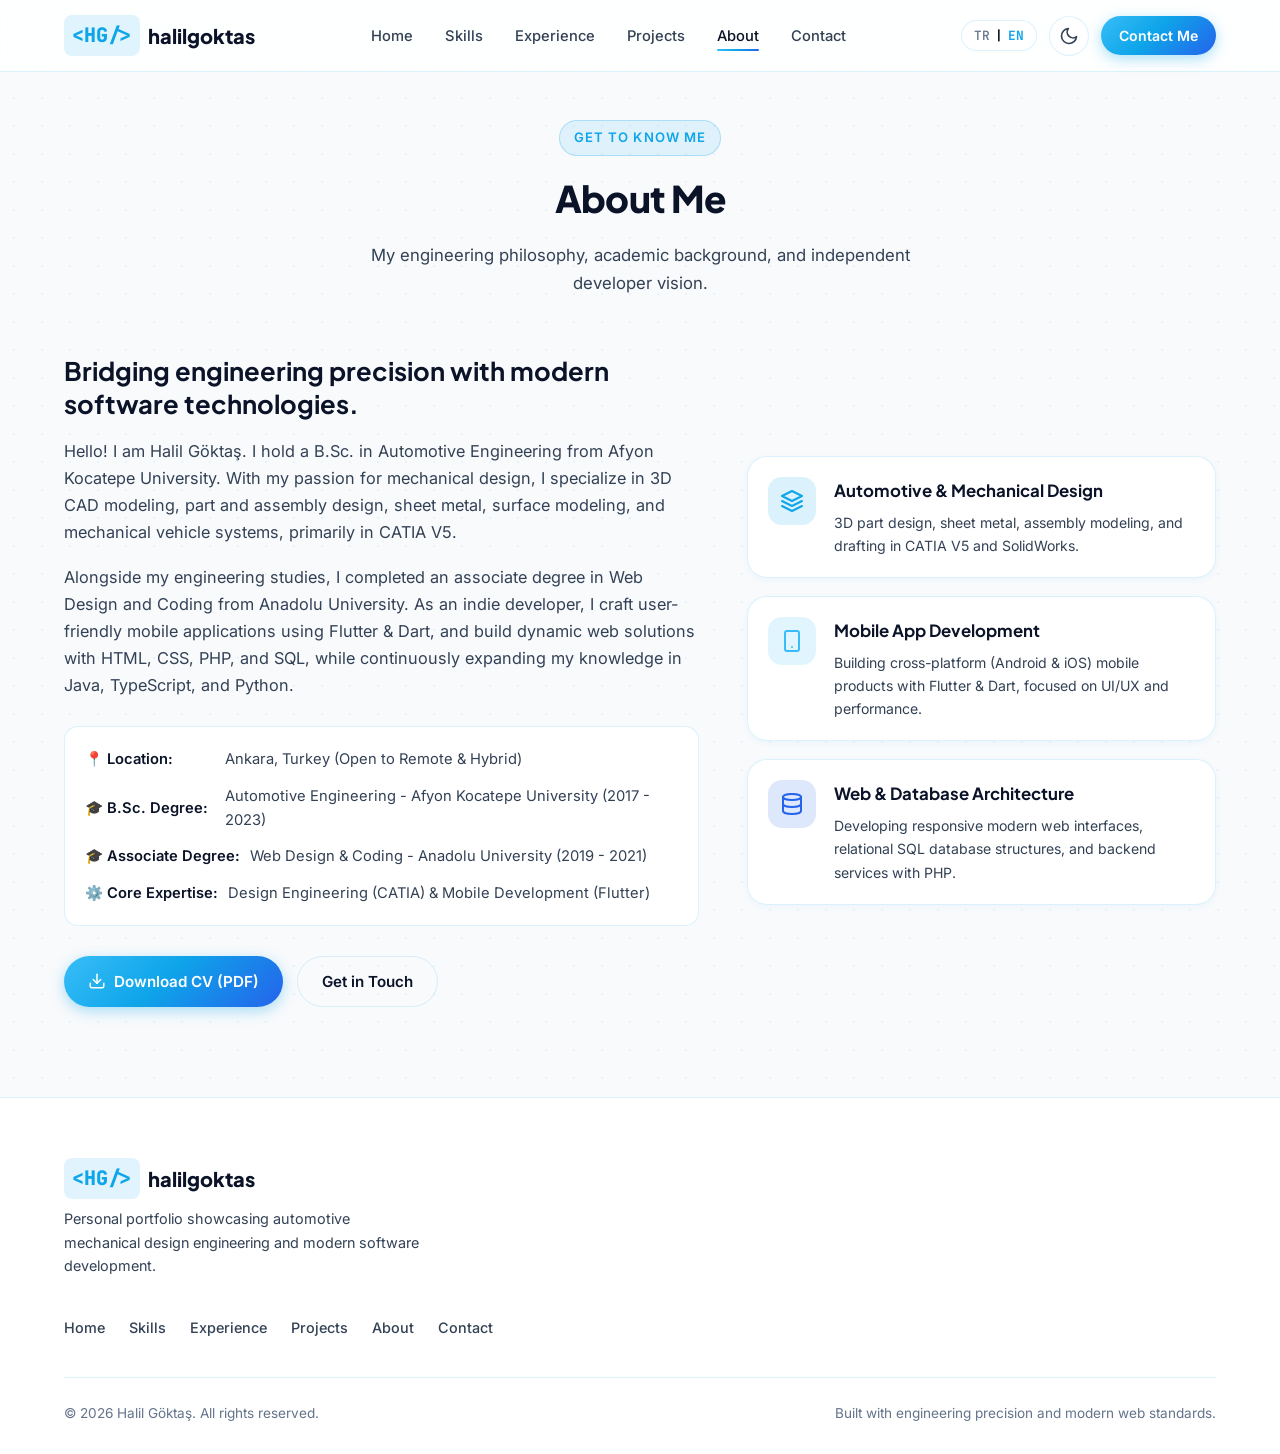
==== commit c546755c: "Mobil yatay tasma duzeltmesi ve Hakkimda - Iletisim sira degisimi" ====
--- a/about.html
+++ b/about.html
@@ -41,8 +41,8 @@
           <li><a href="skills.html" class="nav-link" data-i18n="nav.skills">Yetenekler</a></li>
           <li><a href="experience.html" class="nav-link" data-i18n="nav.experience">Deneyim</a></li>
           <li><a href="projects.html" class="nav-link" data-i18n="nav.projects">Projeler</a></li>
+          <li><a href="about.html" class="nav-link active" data-i18n="nav.about">Hakkımda</a></li>
           <li><a href="contact.html" class="nav-link" data-i18n="nav.contact">İletişim</a></li>
-          <li><a href="about.html" class="nav-link active" data-i18n="nav.about">Hakkımda</a></li>
         </ul>
       </nav>
 
@@ -189,8 +189,8 @@
         <li><a href="skills.html" data-i18n="nav.skills">Yetenekler</a></li>
         <li><a href="experience.html" data-i18n="nav.experience">Deneyim</a></li>
         <li><a href="projects.html" data-i18n="nav.projects">Projeler</a></li>
+        <li><a href="about.html" data-i18n="nav.about">Hakkımda</a></li>
         <li><a href="contact.html" data-i18n="nav.contact">İletişim</a></li>
-        <li><a href="about.html" data-i18n="nav.about">Hakkımda</a></li>
       </ul>
 
       <div class="footer-bottom">
--- a/style.css
+++ b/style.css
@@ -84,6 +84,8 @@
 html {
   scroll-behavior: smooth;
   scroll-padding-top: calc(var(--header-height) + 20px);
+  overflow-x: hidden;
+  max-width: 100%;
 }
 
 body {
@@ -96,6 +98,8 @@
   line-height: 1.65;
   transition: background-color var(--transition-normal), color var(--transition-normal);
   overflow-x: hidden;
+  max-width: 100%;
+  position: relative;
   -webkit-font-smoothing: antialiased;
 }
 
@@ -603,6 +607,8 @@
   align-items: center;
   gap: 8px;
   min-height: 38px;
+  flex-wrap: wrap;
+  word-break: break-word;
 }
 
 .typewriter-text {
@@ -765,6 +771,14 @@
   font-family: var(--font-mono);
   font-size: 0.82rem;
   line-height: 1.5;
+  overflow-x: auto;
+  max-width: 100%;
+}
+
+.profile-code-snippet pre {
+  white-space: pre-wrap;
+  word-break: break-word;
+  overflow-wrap: break-word;
 }
 
 .code-kw { color: #f43f5e; }
@@ -1764,8 +1778,41 @@
     padding: 70px 0;
   }
 
+  .hero-section {
+    padding: 40px 0 60px;
+    overflow-x: hidden;
+  }
+
+  .hero-container, .hero-content, .hero-visual {
+    max-width: 100%;
+    width: 100%;
+  }
+
   .hero-title {
-    font-size: 2.5rem;
+    font-size: clamp(2rem, 7.5vw, 2.5rem);
+    word-break: break-word;
+    overflow-wrap: break-word;
+  }
+
+  .hero-typewriter-wrapper {
+    font-size: 1.15rem;
+    min-height: auto;
+  }
+
+  .hero-description {
+    font-size: 1rem;
+    word-break: break-word;
+    overflow-wrap: break-word;
+  }
+
+  .badge-pill {
+    max-width: 100%;
+    white-space: normal;
+    text-align: center;
+  }
+
+  .profile-card {
+    max-width: 100%;
   }
 
   .section-title {
@@ -1837,6 +1884,111 @@
   }
 }
 
+/* Küçük Ekran Akıllı Telefonlar (<= 480px) */
+@media (max-width: 480px) {
+  .container {
+    padding: 0 16px;
+  }
+
+  .hero-section {
+    padding: 30px 0 50px;
+  }
+
+  .hero-title {
+    font-size: 1.95rem;
+    line-height: 1.2;
+  }
+
+  .hero-typewriter-wrapper {
+    font-size: 1rem;
+    gap: 4px;
+    line-height: 1.4;
+  }
+
+  .hero-description {
+    font-size: 0.92rem;
+    line-height: 1.55;
+    margin-bottom: 24px;
+  }
+
+  .hero-cta-group {
+    flex-direction: column;
+    align-items: stretch;
+    width: 100%;
+    gap: 10px;
+  }
+
+  .hero-cta-group .btn {
+    width: 100%;
+    justify-content: center;
+    padding: 12px 18px;
+    font-size: 0.92rem;
+  }
+
+  .social-links-row {
+    flex-wrap: wrap;
+    justify-content: center;
+    gap: 10px;
+  }
+
+  .profile-card {
+    padding: 16px;
+    border-radius: var(--radius-md);
+  }
+
+  .avatar-circle {
+    width: 110px;
+    height: 110px;
+  }
+
+  .floating-badge {
+    font-size: 0.7rem;
+    padding: 4px 8px;
+  }
+
+  .badge-code {
+    left: -4px;
+    top: 0;
+  }
+
+  .badge-tech {
+    right: -4px;
+    bottom: -4px;
+  }
+
+  .profile-code-snippet {
+    padding: 10px 12px;
+    font-size: 0.76rem;
+  }
+
+  .profile-stats-row {
+    padding-top: 12px;
+    gap: 2px;
+  }
+
+  .stat-number {
+    font-size: 1.15rem;
+  }
+
+  .stat-desc {
+    font-size: 0.65rem;
+  }
+
+  .explore-grid {
+    grid-template-columns: 1fr;
+    gap: 16px;
+  }
+
+  .explore-card {
+    padding: 20px;
+  }
+
+  .page-section {
+    padding-top: calc(var(--header-height) + 24px);
+    padding-bottom: 60px;
+  }
+}
+
 /* 16. Çoklu Sayfa (Multi-Page) Özel Stilleri */
 .page-section {
   padding-top: calc(var(--header-height) + 48px);
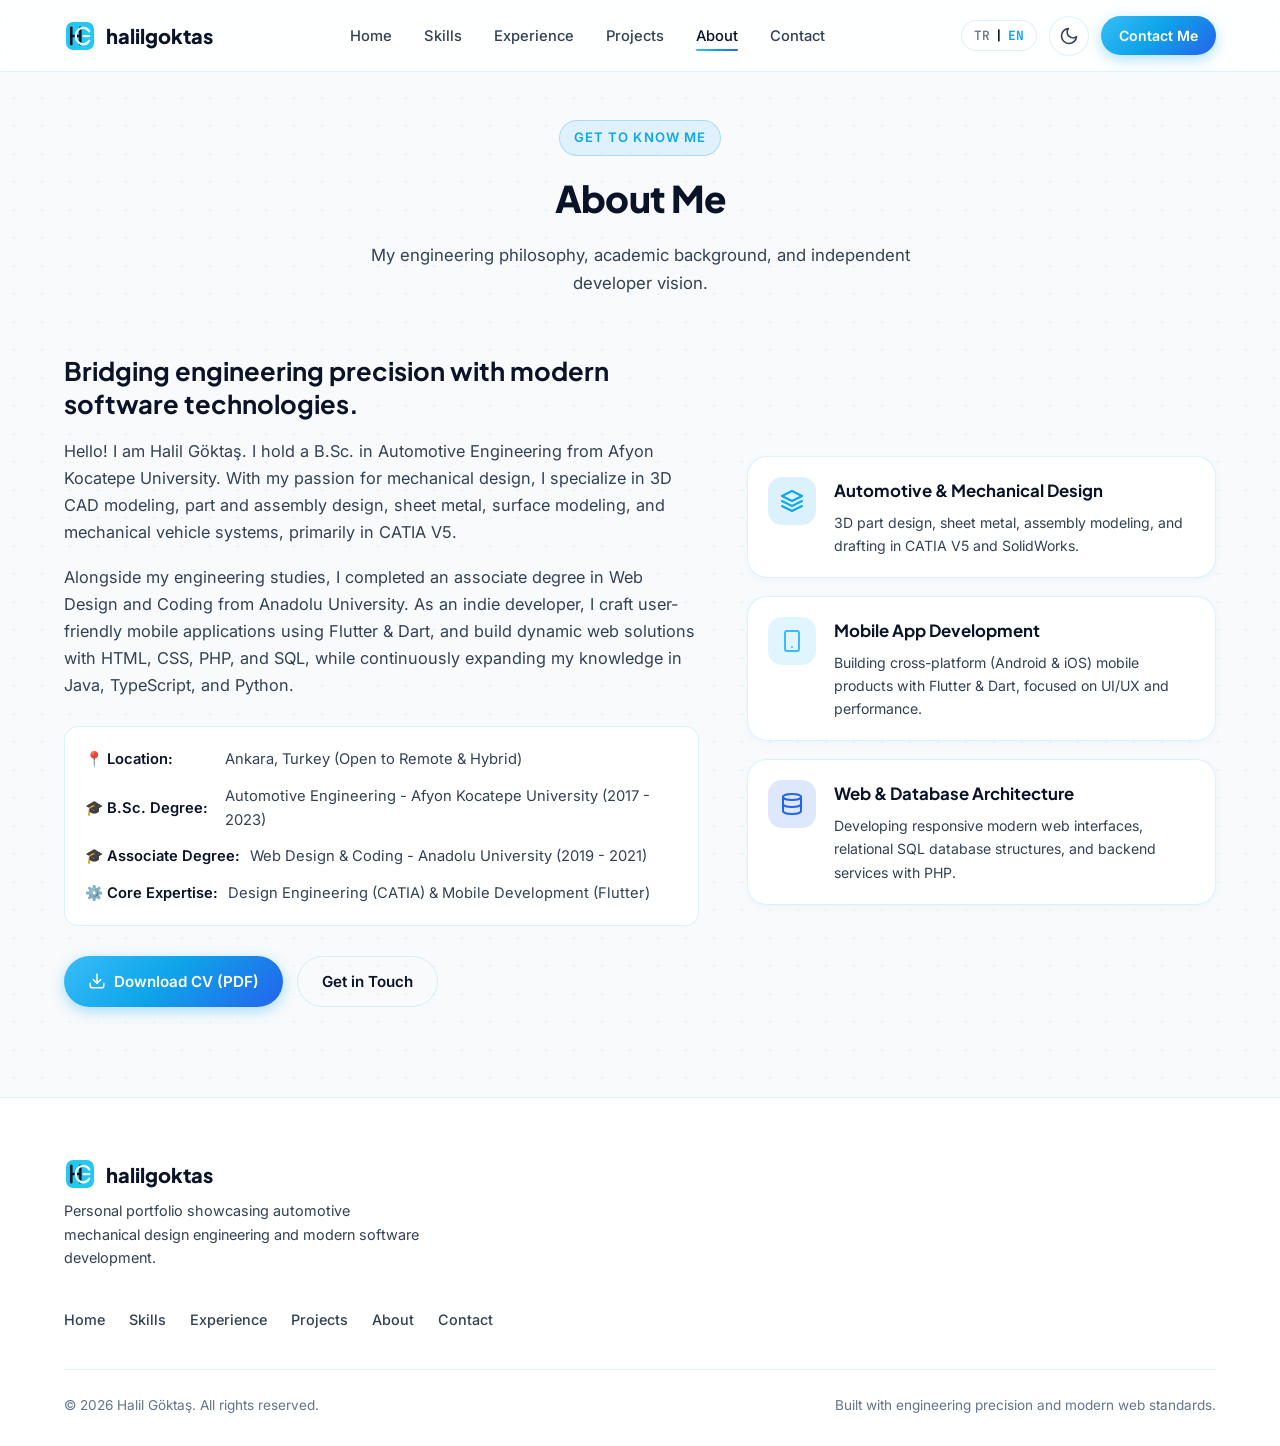
==== commit 5f4165eb: "HG universal SVG marka logosu tum sayfalara entegre edildi - assets/halilgoktas-logo.svg: Yeni minim" ====
--- a/about.html
+++ b/about.html
@@ -7,7 +7,7 @@
   <title>Hakkımda | Halil Göktaş</title>
   
   <!-- Favicon -->
-  <link rel="icon" type="image/svg+xml" href="data:image/svg+xml,<svg xmlns='http://www.w3.org/2000/svg' viewBox='0 0 24 24' fill='%230ea5e9'><path d='M12 2L2 7l10 5 10-5-10-5zM2 17l10 5 10-5M2 12l10 5 10-5'/></svg>" />
+  <link rel="icon" type="image/svg+xml" href="assets/halilgoktas-logo.svg" />
 
   <!-- Google Fonts -->
   <link rel="preconnect" href="https://fonts.googleapis.com" />
@@ -30,8 +30,8 @@
   <!-- Üst Menü -->
   <header class="header">
     <div class="container nav-container">
-      <a href="index.html" class="logo">
-        <span class="logo-symbol">&lt;HG/&gt;</span>
+      <a href="index.html" class="logo" aria-label="Halil Göktaş">
+        <img src="assets/halilgoktas-logo.svg" alt="Halil Göktaş Logo" class="logo-img" width="32" height="32" />
         <span class="logo-text">halilgoktas</span>
       </a>
 
@@ -60,7 +60,7 @@
 
         <a href="contact.html" class="btn btn-primary btn-sm hide-mobile" data-i18n="nav.contactBtn">İletişime Geç</a>
 
-        <button id="mobile-toggle" class="icon-btn mobile-toggle" aria-label="Menüyü Aç/Kapat">
+        <button id="mobile-toggle" aria-controls="nav-menu" aria-expanded="false" class="icon-btn mobile-toggle" aria-label="Menüyü Aç/Kapat">
           <svg class="menu-open-icon" xmlns="http://www.w3.org/2000/svg" width="22" height="22" viewBox="0 0 24 24" fill="none" stroke="currentColor" stroke-width="2" stroke-linecap="round" stroke-linejoin="round"><line x1="3" y1="12" x2="21" y2="12"/><line x1="3" y1="6" x2="21" y2="6"/><line x1="3" y1="18" x2="21" y2="18"/></svg>
           <svg class="menu-close-icon" xmlns="http://www.w3.org/2000/svg" width="22" height="22" viewBox="0 0 24 24" fill="none" stroke="currentColor" stroke-width="2" stroke-linecap="round" stroke-linejoin="round"><line x1="18" y1="6" x2="6" y2="18"/><line x1="6" y1="6" x2="18" y2="18"/></svg>
         </button>
@@ -175,10 +175,10 @@
   <footer class="footer">
     <div class="container footer-container">
       <div class="footer-brand">
-        <a href="index.html" class="logo">
-          <span class="logo-symbol">&lt;HG/&gt;</span>
-          <span class="logo-text">halilgoktas</span>
-        </a>
+        <a href="index.html" class="logo" aria-label="Halil Göktaş">
+        <img src="assets/halilgoktas-logo.svg" alt="Halil Göktaş Logo" class="logo-img" width="32" height="32" />
+        <span class="logo-text">halilgoktas</span>
+      </a>
         <p class="footer-desc" data-i18n="footer.desc">
           Otomotiv mekanik tasarım mühendisliği ve modern yazılım çözümleri kişisel vitrini.
         </p>
--- a/style.css
+++ b/style.css
@@ -397,10 +397,31 @@
 .logo {
   display: flex;
   align-items: center;
-  gap: 8px;
+  gap: 10px;
   font-family: var(--font-heading);
   font-weight: 800;
   font-size: 1.25rem;
+  color: var(--text-primary);
+  text-decoration: none;
+  transition: opacity var(--transition-fast);
+}
+
+.logo:hover {
+  opacity: 0.92;
+}
+
+.logo-img {
+  width: 32px;
+  height: 32px;
+  display: block;
+  flex-shrink: 0;
+  border-radius: 8px;
+  object-fit: contain;
+  transition: transform var(--transition-fast);
+}
+
+.logo:hover .logo-img {
+  transform: scale(1.05);
 }
 
 .logo-symbol {
@@ -536,6 +557,10 @@
   align-items: center;
   padding: 60px 0 80px;
   overflow: hidden;
+  overflow-x: clip;
+  contain: paint;
+  max-width: 100vw;
+  width: 100%;
 }
 
 .hero-background-glow {
@@ -543,10 +568,11 @@
   top: -10%;
   left: 50%;
   transform: translateX(-50%);
-  width: 720px;
-  height: 500px;
+  width: min(720px, 100vw);
+  max-width: 100vw;
+  height: 450px;
   background: radial-gradient(circle, rgba(14, 165, 233, 0.22) 0%, rgba(37, 99, 235, 0.12) 42%, transparent 70%);
-  filter: blur(90px);
+  filter: blur(70px);
   pointer-events: none;
   z-index: 0;
 }
@@ -711,51 +737,89 @@
   color: var(--text-muted);
 }
 
-.profile-avatar-wrapper {
+/* 3D Yaşayan Karakter Sahnesi */
+.profile-avatar-stage {
   position: relative;
+  width: 100%;
+  max-width: 320px;
+  height: 180px;
+  margin: 0 auto 16px auto;
   display: flex;
   justify-content: center;
-  margin-bottom: 24px;
-}
-
-.avatar-circle {
-  width: 130px;
-  height: 130px;
-  border-radius: 50%;
-  padding: 4px;
-  background: var(--gradient-accent);
-  box-shadow: var(--shadow-glow);
-}
-
-.avatar-svg {
+  align-items: flex-end;
+}
+
+/* 3D Karakter Kapsayıcısı */
+.character-wrapper {
+  position: relative;
+  z-index: 2;
+  display: flex;
+  justify-content: center;
+  align-items: flex-end;
+  width: 175px;
+  height: 175px;
+}
+
+.character-wrapper picture {
   width: 100%;
   height: 100%;
-  border-radius: 50%;
-}
-
+  display: flex;
+  align-items: flex-end;
+  justify-content: center;
+}
+
+.character-img {
+  width: 175px;
+  height: 175px;
+  object-fit: contain;
+  display: block;
+  filter: drop-shadow(0 10px 18px rgba(0, 0, 0, 0.4));
+  transition: transform 0.3s cubic-bezier(0.2, 0.8, 0.2, 1);
+  pointer-events: none;
+}
+
+.profile-card:hover .character-img {
+  transform: scale(1.03) translateY(-2px);
+}
+
+/* Yüzen Vurgu Rozetleri (Karaktere Yakın ve Kart İçine Sığacak Şekilde) */
 .floating-badge {
   position: absolute;
-  padding: 6px 14px;
+  padding: 5px 12px;
   border-radius: var(--radius-full);
-  font-size: 0.8rem;
+  font-size: 0.76rem;
   font-weight: 600;
   background: var(--bg-surface);
   border: 1px solid var(--border-color);
   box-shadow: var(--shadow-md);
-  animation: float 3s ease-in-out infinite;
+  z-index: 3;
+  backdrop-filter: blur(10px);
+  -webkit-backdrop-filter: blur(10px);
+  white-space: nowrap;
 }
 
 .badge-code {
-  top: 10px;
-  left: 0;
-  animation-delay: 0s;
+  top: 14px;
+  right: calc(50% + 48px);
+  animation: floatBadgeCode 3.8s ease-in-out infinite;
 }
 
 .badge-tech {
-  bottom: 0px;
-  right: 0;
-  animation-delay: 1.5s;
-}
+  bottom: 8px;
+  left: calc(50% + 48px);
+  animation: floatBadgeTech 3.8s ease-in-out infinite 1.9s;
+}
+
+@keyframes floatBadgeCode {
+  0%, 100% { transform: translateY(0) rotate(-1deg); }
+  50% { transform: translateY(-5px) rotate(1deg); }
+}
+
+@keyframes floatBadgeTech {
+  0%, 100% { transform: translateY(0) rotate(1deg); }
+  50% { transform: translateY(-5px) rotate(-1deg); }
+}
+
 
 @keyframes float {
   0%, 100% { transform: translateY(0); }
@@ -1774,49 +1838,209 @@
 }
 
 @media (max-width: 768px) {
+  .container {
+    padding: 0 16px;
+  }
+
   .section {
-    padding: 70px 0;
+    padding: 60px 0;
   }
 
   .hero-section {
-    padding: 40px 0 60px;
-    overflow-x: hidden;
-  }
-
-  .hero-container, .hero-content, .hero-visual {
+    padding: 35px 0 50px;
+    overflow: hidden;
+    overflow-x: clip;
+    contain: paint;
+    max-width: 100vw;
+    width: 100%;
+  }
+
+  .hero-container {
+    grid-template-columns: 100%;
+    width: 100%;
+    max-width: 100%;
+    box-sizing: border-box;
+    text-align: center;
+    gap: 32px;
+  }
+
+  .hero-content, .hero-visual {
     max-width: 100%;
     width: 100%;
-  }
-
-  .hero-title {
-    font-size: clamp(2rem, 7.5vw, 2.5rem);
-    word-break: break-word;
-    overflow-wrap: break-word;
-  }
-
-  .hero-typewriter-wrapper {
-    font-size: 1.15rem;
-    min-height: auto;
-  }
-
-  .hero-description {
-    font-size: 1rem;
-    word-break: break-word;
-    overflow-wrap: break-word;
+    min-width: 0;
+    box-sizing: border-box;
   }
 
   .badge-pill {
+    font-size: 0.75rem;
+    padding: 6px 12px;
     max-width: 100%;
     white-space: normal;
     text-align: center;
-  }
-
+    line-height: 1.4;
+    word-break: break-word;
+    margin-bottom: 18px;
+  }
+
+  .hero-title {
+    font-size: clamp(1.85rem, 7vw, 2.3rem);
+    line-height: 1.2;
+    word-break: break-word;
+    overflow-wrap: break-word;
+    max-width: 100%;
+    margin-bottom: 12px;
+  }
+
+  .gradient-text {
+    max-width: 100%;
+    word-break: break-word;
+  }
+
+  .hero-typewriter-wrapper {
+    font-size: clamp(0.9rem, 3.8vw, 1.05rem);
+    min-height: 28px;
+    flex-wrap: nowrap;
+    white-space: nowrap;
+    justify-content: center;
+    text-align: center;
+    max-width: 100%;
+    margin-bottom: 16px;
+  }
+
+  .typewriter-text {
+    white-space: nowrap;
+  }
+
+  .hero-description {
+    font-size: 0.95rem;
+    line-height: 1.55;
+    max-width: 100%;
+    padding: 0 4px;
+    word-break: break-word;
+    margin-bottom: 24px;
+  }
+
+  .hero-cta-group {
+    flex-direction: column;
+    align-items: stretch;
+    width: 100%;
+    max-width: 320px;
+    margin: 0 auto 28px;
+    gap: 10px;
+  }
+
+  .hero-cta-group .btn {
+    width: 100%;
+    justify-content: center;
+    padding: 12px 18px;
+    font-size: 0.92rem;
+    box-sizing: border-box;
+  }
+
+  .social-links-row {
+    flex-wrap: wrap;
+    justify-content: center;
+    gap: 10px;
+    max-width: 100%;
+  }
+
+  /* Profil Kartı Mobil */
   .profile-card {
+    padding: 16px;
+    margin: 0 auto;
+    max-width: 360px;
+    width: 100%;
+    box-sizing: border-box;
+    overflow: hidden;
+    border-radius: var(--radius-md);
+  }
+
+  /* Profil Kartı Sahnesi Mobil */
+  .profile-avatar-stage {
+    position: relative;
+    width: 100%;
+    height: 165px;
+    margin-bottom: 16px;
+    display: flex;
+    justify-content: center;
+    align-items: flex-end;
+  }
+
+  .character-wrapper {
+    width: 152px;
+    height: 152px;
+  }
+
+  .character-img {
+    width: 152px;
+    height: 152px;
+  }
+
+  .floating-badge {
+    position: absolute !important;
+    font-size: 0.72rem !important;
+    padding: 4px 10px !important;
+  }
+
+  .badge-code {
+    top: 6px !important;
+    right: auto !important;
+    left: 4px !important;
+  }
+
+  .badge-tech {
+    bottom: 4px !important;
+    left: auto !important;
+    right: 4px !important;
+  }
+
+  .profile-code-snippet {
+    padding: 10px 12px;
+    font-size: 0.75rem;
+    overflow-x: hidden;
     max-width: 100%;
+    box-sizing: border-box;
+  }
+
+  .profile-code-snippet pre,
+  .profile-code-snippet code {
+    white-space: pre-wrap !important;
+    word-break: break-word !important;
+    overflow-wrap: break-word !important;
+    max-width: 100%;
+  }
+
+  .profile-stats-row {
+    display: grid !important;
+    grid-template-columns: repeat(3, 1fr) !important;
+    gap: 4px !important;
+    padding-top: 10px !important;
+    width: 100% !important;
+    box-sizing: border-box !important;
+  }
+
+  .stat-divider {
+    display: none !important;
+  }
+
+  .stat-item {
+    min-width: 0 !important;
+    overflow: hidden !important;
+  }
+
+  .stat-number {
+    font-size: 1.1rem !important;
+  }
+
+  .stat-desc {
+    font-size: 0.62rem !important;
+    line-height: 1.25 !important;
+    word-break: break-word !important;
+    overflow-wrap: break-word !important;
   }
 
   .section-title {
-    font-size: 1.9rem;
+    font-size: 1.85rem;
   }
 
   .hide-mobile {
@@ -1868,11 +2092,11 @@
   }
 
   .contact-form-card {
-    padding: 24px;
+    padding: 20px;
   }
 
   .timeline-container {
-    padding-left: 24px;
+    padding-left: 20px;
   }
 
   .timeline-container::before {
@@ -1880,98 +2104,7 @@
   }
 
   .timeline-dot {
-    left: -24px;
-  }
-}
-
-/* Küçük Ekran Akıllı Telefonlar (<= 480px) */
-@media (max-width: 480px) {
-  .container {
-    padding: 0 16px;
-  }
-
-  .hero-section {
-    padding: 30px 0 50px;
-  }
-
-  .hero-title {
-    font-size: 1.95rem;
-    line-height: 1.2;
-  }
-
-  .hero-typewriter-wrapper {
-    font-size: 1rem;
-    gap: 4px;
-    line-height: 1.4;
-  }
-
-  .hero-description {
-    font-size: 0.92rem;
-    line-height: 1.55;
-    margin-bottom: 24px;
-  }
-
-  .hero-cta-group {
-    flex-direction: column;
-    align-items: stretch;
-    width: 100%;
-    gap: 10px;
-  }
-
-  .hero-cta-group .btn {
-    width: 100%;
-    justify-content: center;
-    padding: 12px 18px;
-    font-size: 0.92rem;
-  }
-
-  .social-links-row {
-    flex-wrap: wrap;
-    justify-content: center;
-    gap: 10px;
-  }
-
-  .profile-card {
-    padding: 16px;
-    border-radius: var(--radius-md);
-  }
-
-  .avatar-circle {
-    width: 110px;
-    height: 110px;
-  }
-
-  .floating-badge {
-    font-size: 0.7rem;
-    padding: 4px 8px;
-  }
-
-  .badge-code {
-    left: -4px;
-    top: 0;
-  }
-
-  .badge-tech {
-    right: -4px;
-    bottom: -4px;
-  }
-
-  .profile-code-snippet {
-    padding: 10px 12px;
-    font-size: 0.76rem;
-  }
-
-  .profile-stats-row {
-    padding-top: 12px;
-    gap: 2px;
-  }
-
-  .stat-number {
-    font-size: 1.15rem;
-  }
-
-  .stat-desc {
-    font-size: 0.65rem;
+    left: -20px;
   }
 
   .explore-grid {
@@ -2063,3 +2196,446 @@
   gap: 12px;
 }
 
+
+/* Real engineering projects and compact navigation */
+.featured-projects { display: grid; grid-template-columns: repeat(2, minmax(0, 1fr)); gap: 28px; align-items: start; }
+.real-project { min-width: 0; scroll-margin-top: calc(var(--header-height) + 24px); }
+.project-photo { width: 100%; aspect-ratio: 4 / 3; overflow: hidden; background: #35365f; }
+.project-photo img { display: block; width: 100%; height: 100%; object-fit: contain; }
+.engine-photo { background: #262a30; }
+.engine-photo img { object-fit: cover; object-position: 50% 48%; }
+.real-project .project-content { padding: 26px; gap: 12px; }
+.real-project .project-meta { color: var(--color-primary); font-size: .875rem; flex-wrap: wrap; }
+.real-project .project-title { font-size: 1.35rem; line-height: 1.4; }
+.real-project .project-summary, .text-project .project-summary { font-size: 1rem; margin-bottom: 8px; }
+.project-details { border-top: 1px solid var(--border-color); padding-top: 16px; }
+.project-details summary { cursor: pointer; color: var(--text-primary); font-weight: 600; padding: 6px 0; }
+.project-detail-body { padding-top: 16px; color: var(--text-secondary); }
+.project-detail-body p { margin-bottom: 16px; }
+.project-result { color: var(--text-primary); }
+.project-detail-body img { width: 100%; height: auto; display: block; border-radius: 8px; }
+.project-detail-body figcaption { font-size: .875rem; margin: 12px 0; }
+.project-image-link { display: inline-block; color: var(--color-primary); text-decoration: underline; text-underline-offset: 4px; margin: 8px 0; }
+.other-projects { margin-top: 64px; }
+.other-projects .section-title { font-size: 1.65rem; margin-bottom: 24px; }
+.other-projects-grid { display: grid; grid-template-columns: repeat(3,minmax(0,1fr)); gap: 24px; }
+.text-project { padding: 24px; border-radius: var(--radius-lg); }
+.text-project .project-meta { font-size: .875rem; margin-bottom: 12px; }
+.featured-footer { display: flex; flex-wrap: wrap; justify-content: center; gap: 16px; margin-top: 32px; }
+
+/* Engineering Vision & Core Pillars Grid */
+.vision-grid {
+  display: grid;
+  grid-template-columns: repeat(3, minmax(0, 1fr));
+  gap: 24px;
+  margin-top: 40px;
+}
+
+.vision-card {
+  padding: 30px;
+  display: flex;
+  flex-direction: column;
+  justify-content: space-between;
+  border-radius: var(--radius-lg);
+  position: relative;
+  transition: transform var(--transition-normal), box-shadow var(--transition-normal), border-color var(--transition-normal);
+}
+
+.vision-card:hover {
+  transform: translateY(-4px);
+  border-color: var(--border-highlight);
+  box-shadow: var(--shadow-md), 0 0 24px rgba(var(--color-primary-rgb), 0.16);
+}
+
+.vision-card-top {
+  display: flex;
+  align-items: center;
+  justify-content: space-between;
+  gap: 12px;
+  margin-bottom: 20px;
+}
+
+.vision-card-icon {
+  width: 48px;
+  height: 48px;
+  border-radius: var(--radius-md);
+  background: rgba(var(--color-primary-rgb), 0.12);
+  color: var(--color-primary);
+  display: flex;
+  align-items: center;
+  justify-content: center;
+  font-size: 1.45rem;
+  flex-shrink: 0;
+}
+
+.vision-tag {
+  font-size: 0.75rem;
+  font-weight: 600;
+  color: var(--color-primary);
+  background: rgba(var(--color-primary-rgb), 0.08);
+  border: 1px solid rgba(var(--color-primary-rgb), 0.22);
+  border-radius: var(--radius-full);
+  padding: 4px 10px;
+  font-family: var(--font-mono);
+  letter-spacing: 0.02em;
+}
+
+.vision-card-title {
+  font-family: var(--font-heading);
+  font-size: 1.25rem;
+  font-weight: 700;
+  margin-bottom: 12px;
+  line-height: 1.35;
+  color: var(--text-primary);
+}
+
+.vision-card-desc {
+  font-size: 0.92rem;
+  color: var(--text-secondary);
+  line-height: 1.65;
+  margin-bottom: 24px;
+  flex-grow: 1;
+}
+
+.vision-card-link {
+  display: inline-flex;
+  align-items: center;
+  gap: 8px;
+  font-size: 0.88rem;
+  font-weight: 600;
+  color: var(--color-primary);
+  transition: gap var(--transition-fast), color var(--transition-fast);
+  text-decoration: none;
+}
+
+.vision-card:hover .vision-card-link {
+  gap: 12px;
+  color: #38bdf8;
+}
+
+.vision-footer {
+  display: flex;
+  flex-wrap: wrap;
+  justify-content: center;
+  gap: 16px;
+  margin-top: 40px;
+}
+
+@media (max-width: 960px) {
+  .vision-grid {
+    grid-template-columns: 1fr;
+    gap: 20px;
+  }
+}
+
+.form-note { font-size: .95rem; color: var(--text-secondary); margin-bottom: 24px; }
+.nav-container { gap: 16px; }
+.nav-actions { flex-shrink: 0; }
+a:focus-visible, button:focus-visible, summary:focus-visible { outline: 3px solid var(--color-primary); outline-offset: 4px; }
+#mobile-toggle[aria-expanded="true"] .menu-open-icon { display: none; }
+#mobile-toggle[aria-expanded="true"] .menu-close-icon { display: block; }
+@media (min-width: 769px) and (max-width: 1100px) {
+ .nav-list { gap: 15px; }
+ .nav-actions .hide-mobile { display: none; }
+ .header .logo { font-size: 1.05rem; }
+ .header .logo-img { width: 28px; height: 28px; }
+}
+@media (max-width: 768px) {
+ .header .nav-container { gap: 8px; padding-inline: 12px; }
+ .header .logo { font-size: 1rem; gap: 7px; min-width: 0; }
+ .header .logo-img { width: 28px; height: 28px; }
+ .nav-actions { gap: 6px; }
+ .btn-lang { padding: 6px 8px; gap: 3px; min-height: 40px; }
+ .header .icon-btn { width: 40px; height: 40px; padding: 8px; }
+ .nav-menu { position: absolute; top: 100%; max-height: calc(100dvh - var(--header-height)); overflow-y: auto; }
+ .featured-projects, .other-projects-grid { grid-template-columns: minmax(0,1fr); }
+ .real-project .project-content { padding: 22px; }
+ .page-section { padding-top: calc(var(--header-height) + 24px); }
+ .hero-typewriter-wrapper { flex-wrap: wrap; white-space: normal; min-height: 3.2em; gap: 0 6px; }
+ .typewriter-text { white-space: normal; overflow-wrap: anywhere; }
+ .hero-description { font-size: 1rem; }
+ .stat-desc { font-size: .75rem !important; }
+}
+@media (max-width: 359px) {
+ .header .logo { font-size: 0.95rem; gap: 5px; }
+ .header .logo-img { width: 24px; height: 24px; }
+}
+
+@media (min-width: 769px) and (max-width: 1024px) {
+ .header .logo { font-size: 1rem; }
+ .header .logo-img { width: 28px; height: 28px; }
+ .nav-list { gap: 12px; }
+ .nav-link { font-size: .875rem; }
+ .nav-actions { gap: 6px; }
+}
+
+/* ==========================================================================
+   Project Detail Pages & Showcase Actions
+   ========================================================================== */
+.project-card-actions {
+  margin-top: 14px;
+  display: flex;
+  align-items: center;
+}
+
+.btn-secondary {
+  background: var(--bg-surface-alt);
+  color: var(--text-primary);
+  border: 1px solid var(--border-color);
+}
+
+.btn-secondary:hover {
+  background: rgba(var(--color-primary-rgb), 0.12);
+  border-color: var(--color-primary);
+  color: var(--color-primary);
+  transform: translateY(-2px);
+}
+
+.project-detail-container {
+  max-width: 960px;
+  margin: 0 auto;
+}
+
+.project-detail-breadcrumb {
+  margin-bottom: 28px;
+}
+
+.back-link {
+  display: inline-flex;
+  align-items: center;
+  gap: 8px;
+  color: var(--text-secondary);
+  font-size: 0.95rem;
+  font-weight: 600;
+  text-decoration: none;
+  transition: all var(--transition-fast);
+}
+
+.back-link:hover {
+  color: var(--color-primary);
+  transform: translateX(-4px);
+}
+
+.project-detail-header {
+  display: flex;
+  flex-direction: column;
+  align-items: flex-start;
+  gap: 16px;
+  margin-bottom: 36px;
+}
+
+.project-detail-meta {
+  font-size: 0.95rem;
+  font-weight: 600;
+  color: var(--color-primary);
+  font-family: var(--font-mono);
+  letter-spacing: 0.02em;
+}
+
+.project-detail-title {
+  font-size: clamp(1.85rem, 4vw, 2.5rem);
+  font-weight: 800;
+  line-height: 1.25;
+  color: var(--text-primary);
+  letter-spacing: -0.02em;
+}
+
+.project-detail-subtitle {
+  font-size: 1.15rem;
+  color: var(--text-secondary);
+  line-height: 1.65;
+  max-width: 820px;
+}
+
+.project-detail-figure {
+  margin-bottom: 36px;
+  border-radius: var(--radius-lg);
+  overflow: hidden;
+  border: 1px solid var(--border-color);
+  background: var(--bg-surface);
+  box-shadow: var(--shadow-sm);
+}
+
+.project-figure-media {
+  width: 100%;
+  display: flex;
+  align-items: center;
+  justify-content: center;
+  overflow: hidden;
+}
+
+.cad-media {
+  background: #35365f;
+  aspect-ratio: 16 / 10;
+  max-height: 540px;
+}
+
+.cad-media img {
+  width: 100%;
+  height: 100%;
+  object-fit: contain;
+  padding: 20px;
+}
+
+.tree-media {
+  background: #222438;
+  aspect-ratio: 16 / 10;
+  max-height: 520px;
+}
+
+.tree-media img {
+  width: 100%;
+  height: 100%;
+  object-fit: contain;
+  padding: 20px;
+}
+
+.engine-media {
+  background: #262a30;
+  aspect-ratio: 16 / 9;
+  max-height: 560px;
+}
+
+.engine-media img {
+  width: 100%;
+  height: 100%;
+  object-fit: cover;
+  object-position: 50% 48%;
+}
+
+.project-figure-caption {
+  padding: 18px 24px;
+  display: flex;
+  align-items: center;
+  justify-content: space-between;
+  flex-wrap: wrap;
+  gap: 12px;
+  border-top: 1px solid var(--border-color);
+  background: rgba(var(--color-primary-rgb), 0.02);
+}
+
+.project-figure-caption p {
+  font-size: 0.925rem;
+  color: var(--text-secondary);
+  line-height: 1.5;
+  margin: 0;
+  flex: 1;
+  min-width: 260px;
+}
+
+.project-image-link {
+  display: inline-flex;
+  align-items: center;
+  gap: 6px;
+  color: var(--color-primary);
+  font-size: 0.875rem;
+  font-weight: 600;
+  text-decoration: none;
+  flex-shrink: 0;
+}
+
+.project-image-link:hover {
+  text-decoration: underline;
+  text-underline-offset: 4px;
+}
+
+.project-detail-sections {
+  display: grid;
+  grid-template-columns: repeat(2, minmax(0, 1fr));
+  gap: 24px;
+  margin-bottom: 36px;
+}
+
+.project-info-card {
+  padding: 28px;
+  border-radius: var(--radius-lg);
+  border: 1px solid var(--border-color);
+  background: var(--bg-surface);
+  display: flex;
+  flex-direction: column;
+  gap: 14px;
+  transition: transform var(--transition-normal), box-shadow var(--transition-normal);
+}
+
+.project-info-card:hover {
+  transform: translateY(-2px);
+  border-color: var(--border-highlight);
+  box-shadow: var(--shadow-md);
+}
+
+.project-info-header {
+  display: flex;
+  align-items: center;
+  gap: 14px;
+}
+
+.project-info-icon {
+  width: 44px;
+  height: 44px;
+  border-radius: var(--radius-md);
+  background: rgba(var(--color-primary-rgb), 0.12);
+  color: var(--color-primary);
+  display: flex;
+  align-items: center;
+  justify-content: center;
+  flex-shrink: 0;
+}
+
+.project-info-icon.outcome-icon {
+  background: rgba(16, 185, 129, 0.12);
+  color: #10b981;
+}
+
+.project-info-heading {
+  font-size: 1.25rem;
+  font-weight: 700;
+  color: var(--text-primary);
+  margin: 0;
+}
+
+.project-info-desc {
+  font-size: 1rem;
+  color: var(--text-secondary);
+  line-height: 1.7;
+  margin: 0;
+}
+
+.project-outcome-card {
+  margin-bottom: 36px;
+  border-left: 4px solid var(--color-primary);
+}
+
+.project-nav-footer {
+  display: flex;
+  align-items: center;
+  justify-content: space-between;
+  flex-wrap: wrap;
+  gap: 16px;
+  padding-top: 36px;
+  border-top: 1px solid var(--border-color);
+  margin-top: 48px;
+}
+
+@media (max-width: 768px) {
+  .project-detail-sections {
+    grid-template-columns: 1fr;
+    gap: 20px;
+  }
+  .project-info-card {
+    padding: 22px;
+  }
+  .project-figure-caption {
+    padding: 14px 18px;
+  }
+  .project-figure-caption p {
+    min-width: 100%;
+  }
+  .project-nav-footer {
+    flex-direction: column;
+    align-items: stretch;
+  }
+  .project-nav-footer .btn {
+    width: 100%;
+  }
+}
+
